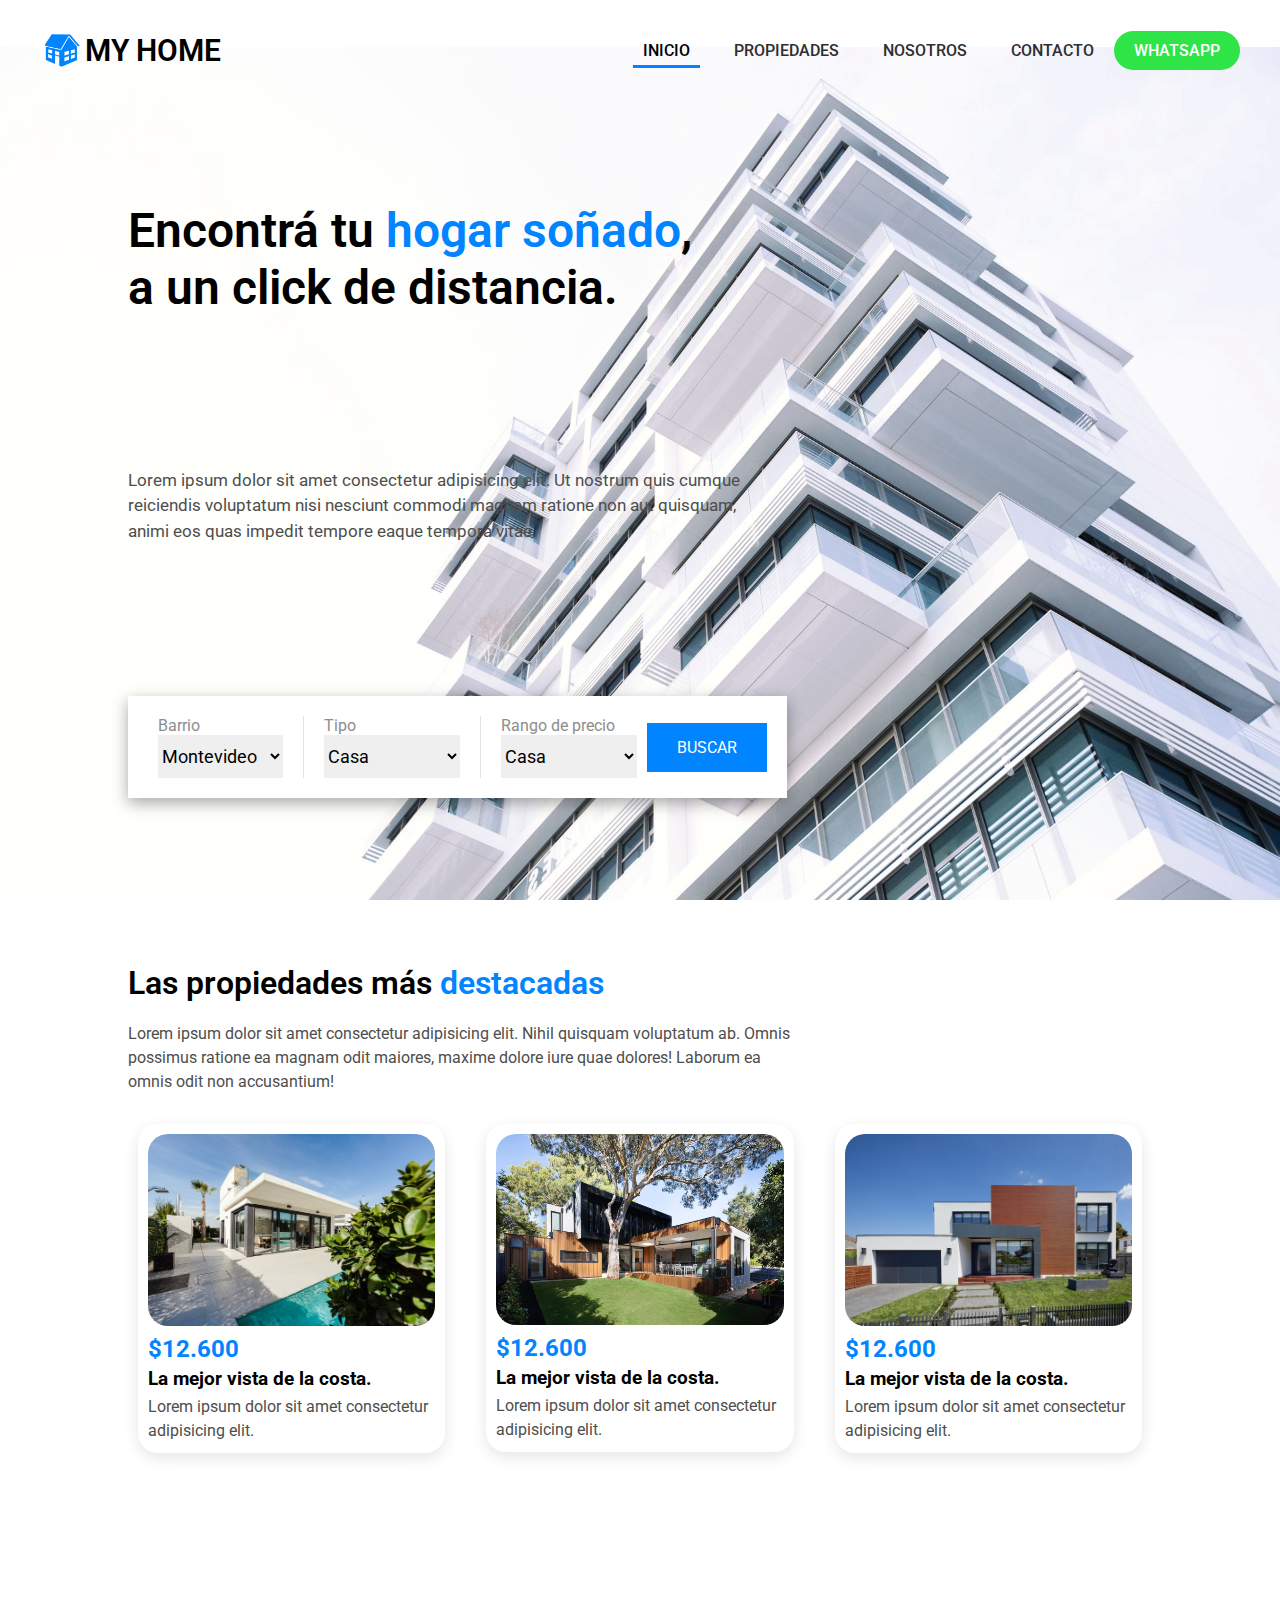
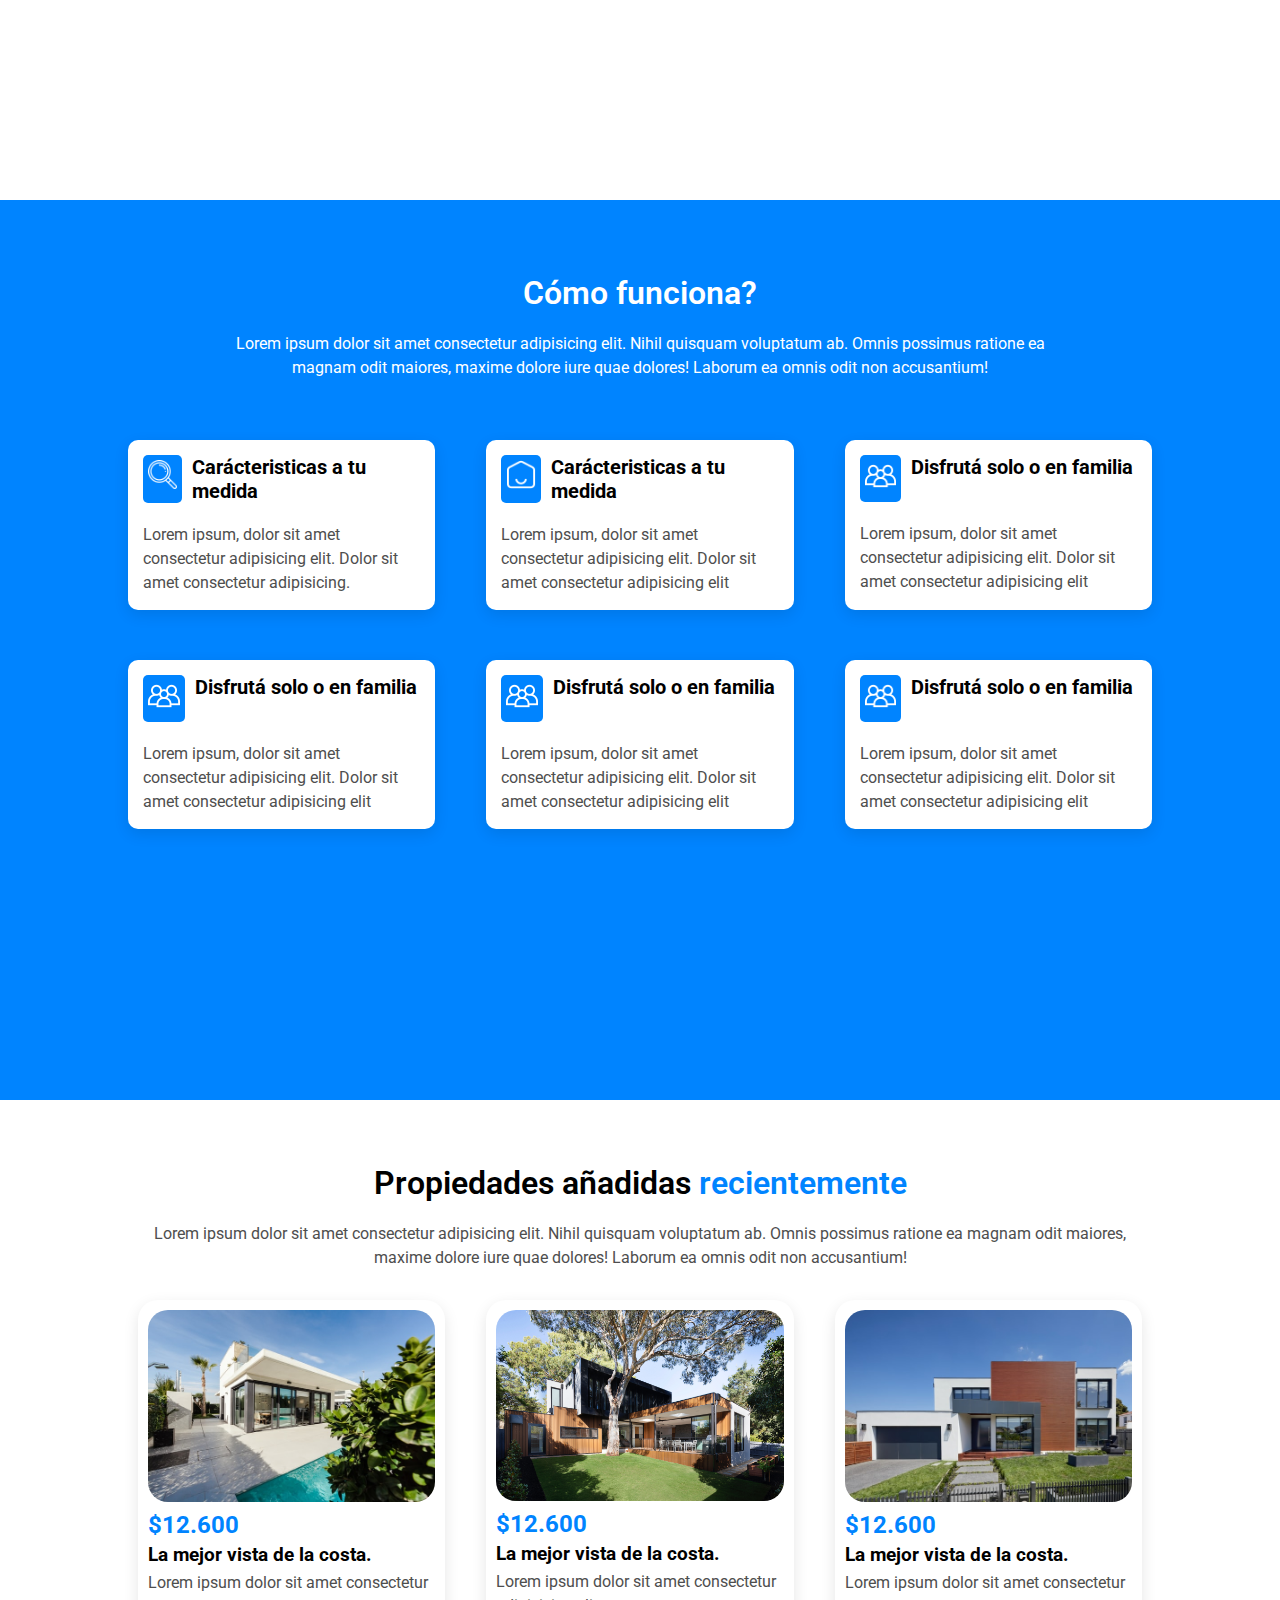
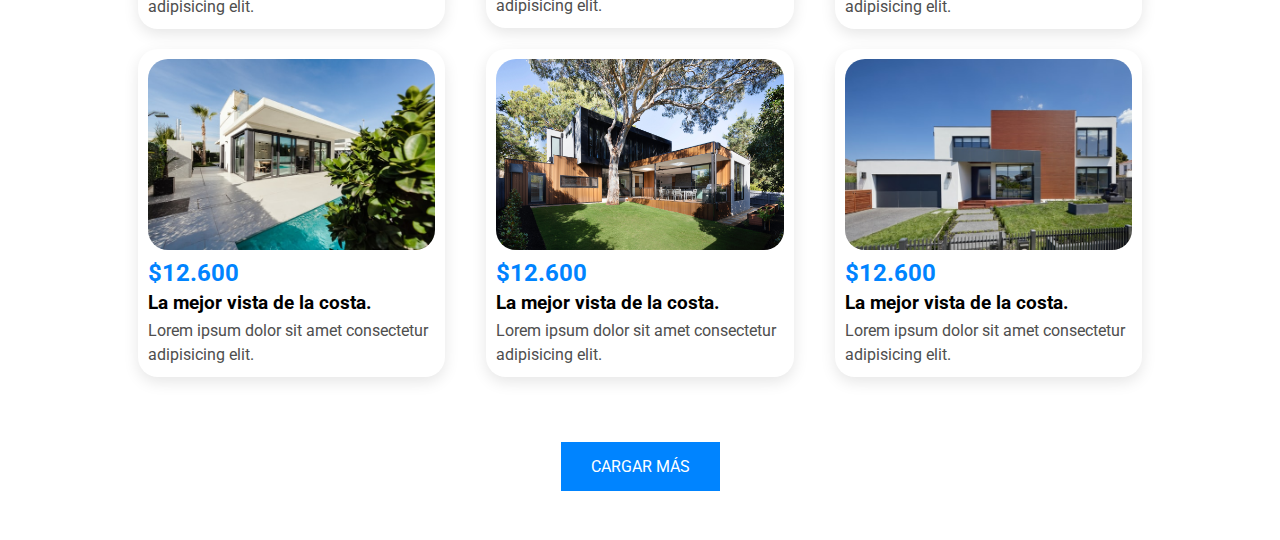
==== index.html @ 277deb78 "site-upload" ====
<!DOCTYPE html>
<html lang="en">
  <head>
    <meta charset="UTF-8" />
    <meta http-equiv="X-UA-Compatible" content="IE=edge" />
    <meta name="viewport" content="width=device-width, initial-scale=1.0" />
    <link rel="stylesheet" href="css/style.css" />
    <link rel="preconnect" href="https://fonts.googleapis.com" />
    <link rel="preconnect" href="https://fonts.gstatic.com" crossorigin />
    <link
      href="https://fonts.googleapis.com/css2?family=Roboto:wght@300;400;500;700&display=swap"
      rel="stylesheet"
    />
    <title>MyHome - Inicio</title>
  </head>
  <body>
    <div class="big-header">
        <header>
            <a class="mainLogo" href="#">
                <img src="img/house.png" alt=""/>
                <h1>MY HOME</h1>
            </a>
            <nav id="main-nav" class="hidden">
              <ul>
                <li><a href="#" class="nav-btn active">INICIO</a></li>
                <li><a href="#" class="nav-btn">PROPIEDADES</a></li>
                <li><a href="#" class="nav-btn">NOSOTROS</a></li>
                <li><a href="#" class="nav-btn">CONTACTO</a></li>
              </ul>
              <a href="#" class="whatsapp-btn">WHATSAPP</a>
            </nav>
            <div id="burger" class="burger-container">
                <span class="line1"></span>
                <span class="line2"></span>
                <span class="line3"></span>
            </div>
          </header>
          <main>
            <h1>Encontrá tu <span class="hl-text">hogar soñado</span>,<br />a un click de distancia.</h1>
            <p>
              Lorem ipsum dolor sit amet consectetur adipisicing elit. Ut nostrum quis
              cumque reiciendis voluptatum nisi nesciunt commodi magnam ratione non
              aut quisquam, animi eos quas impedit tempore eaque tempora vitae.
            </p>

            <div class="searchbox">
              <div class="barrio-selector selector">
                <label for="">Barrio</label>
                <select name="" id="">
                  <option value="mvd">Montevideo</option>
                  <option value="mvd">Maldonado</option>
                  <option value="mvd">Canelones</option>
                  <option value="mvd">Lavalleja</option>
                  <option value="mvd">San José</option>
                </select>
              </div>
              <div class="tipo-selector selector">
                  <label for="">Tipo</label>
                  <select name="" id="">
                    <option value="mvd">Casa</option>
                    <option value="mvd">Apartamento</option>
                  </select> 
              </div>
              <div class="precio-selector selector">
                  <label for="">Rango de precio</label>
                  <select name="" id="">
                    <option value="mvd">Casa</option>
                    <option value="mvd">Apartamento</option>
                  </select> 
              </div>
              <a href="#" class="squared-btn">BUSCAR</a>
            </div>
          </main>
    </div>
    <section class="featured-section">
        <h2>Las propiedades más <span class="hl-text">destacadas</span></h2>
        <p>Lorem ipsum dolor sit amet consectetur adipisicing elit. Nihil quisquam voluptatum ab. Omnis possimus ratione ea magnam odit maiores, maxime dolore iure quae dolores! Laborum ea omnis odit non accusantium!</p>
        <div class="cards-display">
            <a href='#' class="prop-card">
                <div class="card-header">
                    <img src="/img/property-thumb-1.jpg" alt="">
                </div>
                <div class="card-footer">
                    <h4 class="hl-text">$12.600</h4>
                    <h3>La mejor vista de la costa.</h3>
                    <p>Lorem ipsum dolor sit amet consectetur adipisicing elit.</p>
                </div>
            </a>
            <a href='#' class="prop-card">
                <div class="card-header">
                    <img src="/img/property-thumb-2.jpg" alt="">
                </div>
                <div class="card-footer">
                    <h4 class="hl-text">$12.600</h4>
                    <h3>La mejor vista de la costa.</h3>
                    <p>Lorem ipsum dolor sit amet consectetur adipisicing elit.</p>
                </div>
            </a>
            <a href='#' class="prop-card">
                <div class="card-header">
                    <img src="/img/property-thumb-3.jpg" alt="">
                </div>
                <div class="card-footer">
                    <h4 class="hl-text">$12.600</h4>
                    <h3>La mejor vista de la costa.</h3>
                    <p>Lorem ipsum dolor sit amet consectetur adipisicing elit.</p>
                </div>
            </a>
        </div>
    </section> 
    <section class="how-it-works-section">
        <h2>Cómo funciona?</h2>
        <p>Lorem ipsum dolor sit amet consectetur adipisicing elit. Nihil quisquam voluptatum ab. Omnis possimus ratione ea magnam odit maiores, maxime dolore iure quae dolores! Laborum ea omnis odit non accusantium!</p>
        <div class="icons-display">
            <div class="icon-showcase">
                <div class="card-header">
                    <div class="icon-container"><img src="/img/icons/search.png" alt=""></div>
                    <div class="icon-title"><h4>Carácteristicas a tu medida</h4></div>
                </div>
                <div class="card-body">
                    <p>Lorem ipsum, dolor sit amet consectetur adipisicing elit. Dolor sit amet consectetur adipisicing.</p>
                </div>
            </div>
            <div class="icon-showcase">
                <div class="card-header">
                    <div class="icon-container"><img src="/img/icons/home.png" alt=""></div>
                    <div class="icon-title"><h4>Carácteristicas a tu medida</h4></div>
                </div>
                <div class="card-body">
                    <p>Lorem ipsum, dolor sit amet consectetur adipisicing elit. Dolor sit amet consectetur adipisicing elit</p>
                </div>
            </div>
            <div class="icon-showcase">
                <div class="card-header">
                    <div class="icon-container"><img src="/img/icons/family.png" alt=""></div>
                    <div class="icon-title"><h4>Disfrutá solo o en familia</h4></div>
                </div>
                <div class="card-body">
                    <p>Lorem ipsum, dolor sit amet consectetur adipisicing elit. Dolor sit amet consectetur adipisicing elit</p>
                </div>
            </div>
            <div class="icon-showcase">
                <div class="card-header">
                    <div class="icon-container"><img src="/img/icons/family.png" alt=""></div>
                    <div class="icon-title"><h4>Disfrutá solo o en familia</h4></div>
                </div>
                <div class="card-body">
                    <p>Lorem ipsum, dolor sit amet consectetur adipisicing elit. Dolor sit amet consectetur adipisicing elit</p>
                </div>
            </div>
            <div class="icon-showcase">
                <div class="card-header">
                    <div class="icon-container"><img src="/img/icons/family.png" alt=""></div>
                    <div class="icon-title"><h4>Disfrutá solo o en familia</h4></div>
                </div>
                <div class="card-body">
                    <p>Lorem ipsum, dolor sit amet consectetur adipisicing elit. Dolor sit amet consectetur adipisicing elit</p>
                </div>
            </div>
            <div class="icon-showcase">
                <div class="card-header">
                    <div class="icon-container"><img src="/img/icons/family.png" alt=""></div>
                    <div class="icon-title"><h4>Disfrutá solo o en familia</h4></div>
                </div>
                <div class="card-body">
                    <p>Lorem ipsum, dolor sit amet consectetur adipisicing elit. Dolor sit amet consectetur adipisicing elit</p>
                </div>
            </div>
        </div>
    </section>
    <section class="latest-section">
        <h2>Propiedades añadidas <span class="hl-text">recientemente</span></h2>
        <p>Lorem ipsum dolor sit amet consectetur adipisicing elit. Nihil quisquam voluptatum ab. Omnis possimus ratione ea magnam odit maiores, maxime dolore iure quae dolores! Laborum ea omnis odit non accusantium!</p>
        <div class="cards-display">
            <a href='#' class="prop-card">
                <div class="card-header">
                    <img src="/img/property-thumb-1.jpg" alt="">
                </div>
                <div class="card-footer">
                    <h4 class="hl-text">$12.600</h4>
                    <h3>La mejor vista de la costa.</h3>
                    <p>Lorem ipsum dolor sit amet consectetur adipisicing elit.</p>
                </div>
            </a>
            <a href='#' class="prop-card">
                <div class="card-header">
                    <img src="/img/property-thumb-2.jpg" alt="">
                </div>
                <div class="card-footer">
                    <h4 class="hl-text">$12.600</h4>
                    <h3>La mejor vista de la costa.</h3>
                    <p>Lorem ipsum dolor sit amet consectetur adipisicing elit.</p>
                </div>
            </a>
            <a href='#' class="prop-card">
                <div class="card-header">
                    <img src="/img/property-thumb-3.jpg" alt="">
                </div>
                <div class="card-footer">
                    <h4 class="hl-text">$12.600</h4>
                    <h3>La mejor vista de la costa.</h3>
                    <p>Lorem ipsum dolor sit amet consectetur adipisicing elit.</p>
                </div>
            </a>
            <a href='#' class="prop-card">
                <div class="card-header">
                    <img src="/img/property-thumb-1.jpg" alt="">
                </div>
                <div class="card-footer">
                    <h4 class="hl-text">$12.600</h4>
                    <h3>La mejor vista de la costa.</h3>
                    <p>Lorem ipsum dolor sit amet consectetur adipisicing elit.</p>
                </div>
            </a>
            <a href='#' class="prop-card">
                <div class="card-header">
                    <img src="/img/property-thumb-2.jpg" alt="">
                </div>
                <div class="card-footer">
                    <h4 class="hl-text">$12.600</h4>
                    <h3>La mejor vista de la costa.</h3>
                    <p>Lorem ipsum dolor sit amet consectetur adipisicing elit.</p>
                </div>
            </a>
            <a href='#' class="prop-card">
                <div class="card-header">
                    <img src="/img/property-thumb-3.jpg" alt="">
                </div>
                <div class="card-footer">
                    <h4 class="hl-text">$12.600</h4>
                    <h3>La mejor vista de la costa.</h3>
                    <p>Lorem ipsum dolor sit amet consectetur adipisicing elit.</p>
                </div>
            </a>
        </div>
        <div class="button-container">
            <a href="#" class="squared-btn">CARGAR MÁS</a>
        </div>
    </section> 
    <script src="/js/main.js"></script>
  </body>
</html>
---- css/style.css ----
*{
    margin: 0;
    padding: 0;
    box-sizing: border-box;
    font-family: 'Roboto', sans-serif;
}

.big-header{
    background-image: url('/img/main-background.jpg');
    background-position: 150% 100%; /* Center the image */
    background-repeat: no-repeat; /* Do not repeat the image */
    background-size: contain; /* Resize the background image to cover the entire container */
}

header{
    height: 100px;
    width: 100%;
    display: flex;
    flex-direction: row;
    justify-content: space-between;
    align-items: center;
    padding: 20px 40px;
}

header .mainLogo{
    display: flex;
    justify-items: center;
    width: 20%;
    font-size: 15px;
    font-weight: 600;
    cursor: pointer;
    color: black;
    text-decoration: none;
}

header .mainLogo img{
    height: 35px;
    width: 35px;
    margin: 0 5px;
}

header .mainLogo h1{
    font-size: 2em;
}

nav{
    display: flex;
    flex-direction: row;
    align-items: center;
    -webkit-transition: all 0.5s ease;
    transition: all 0.5s ease;
}

nav ul li{
    display:inline;
    margin: 0 10px;
}


header .burger-container{
    display: flex;
    flex-direction: column;
    justify-content: space-between;
    width: 32px;
    height: 25px;
    cursor: pointer;
    display: none;
}

header .burger-container span {
    width: 100%;
    height: 3px;
    position: relative;
    background-color: #009ff9;
    -webkit-transform-origin: left;
    transform-origin: left;
    -webkit-transition: all 0.5s ease;
    transition: all 0.5s ease;
}

header .burger-container.open .line1{
    transform: rotate(45deg);
}

header .burger-container.open .line2{
    display: none;
}

header .burger-container.open .line3{
    transform: rotate(-45deg);
}

header a.nav-btn{
    padding: 5px 10px;
    text-decoration: none;
    font-weight: 500;
    color: rgb(46, 46, 46);
    border-bottom: 3px solid rgba(255, 255, 255, 0);
}

header a.nav-btn.active, header a.nav-btn:hover{
    color: black;
    border-bottom: 3px solid #0084ff;
    transition: border 0.8s ease;
}

header .whatsapp-btn{
    background-color: rgb(46, 228, 70);
    color: white;
    border-radius: 50px;
    padding: 10px 20px;
    text-decoration: none;
    font-weight: 500;
    color: rgb(255, 255, 255);
}

main{
    height: calc(100vh - 100px);
    padding: 2% 20% 2% 10%;
    display: flex;
    flex-direction: column;
    justify-content: space-around;
}

main p{
    font-size: 17px;
    margin: 0;
    padding-right: 30%;
}

h1{
    font-size: 3em;
    font-weight: 600;
}

h2{
    font-size: 2em;
    font-weight: 600;
}

p{
    color: rgb(78, 78, 78);
    margin-top: 20px;
    line-height: 1.5em;
}

a{
    text-decoration: none;
    color: inherit;
}

.hl-text{
    color: #0084ff;
}

main .main-btn{
    background-color: rgb(0, 132, 255);
    color: white;
    padding: 10px 20px;
    border-radius: 50px;
    text-decoration: none;
    font-weight: 600;
}

main .searchbox{
    display: flex;
    padding: 20px;
    width: fit-content;
    background-color: white;
    box-shadow: rgba(0, 0, 0, 0.35) 0px 5px 15px;
    align-items: center;
}

.squared-btn{
    background-color: rgb(0, 132, 255);
    color: white;
    padding: 15px 30px;
    text-decoration: none;
    font-weight: 400;
}

main .searchbox .selector{
    display: flex;
    flex-direction: column;
    margin: 0 10px;
    padding-left: 20px;
    border-left: 1px solid rgba(175, 175, 175, 0.35);
}

main .searchbox .selector:nth-child(1){
    border-left: 0px;
    padding-left: 0;
}

main .searchbox .selector label{
    color: #8d8d8d;
}


main .searchbox .selector select{
    padding: 10px 10px 10px 0px;
    border: 0;
    font-size: 18px;
}

main .searchbox .selector select:focus-visible {
    outline: -webkit-focus-ring-color auto 0px;
}

section{
    padding: 5% 10%;
    width: 100%;
}

section.featured-section, section.how-it-works-section{
    display: flex;
    flex-direction: column;
    min-height: 100vh;
}

.cards-display{
    display: flex;
    justify-content: space-between;
    margin-top: 20px;
    flex-wrap: wrap;
    height: auto;
}

section.featured-section > p{
    margin-right: 35%;
}

section .prop-card{
    height: fit-content;
    text-align: left;
    width: 30%;
    padding: 10px;
    margin: 10px;
    border-radius: 20px;
    box-shadow: rgba(0, 0, 0, 0.103) 0px 5px 15px;
}

section .prop-card .card-header img{
    width: 100%;
    border-radius: 20px;
}


section .prop-card .card-footer>*{
    margin-top: 5px;
}

section .prop-card h4{
    font-size: 1.5em;
}

section.how-it-works-section{
    background-color: #0084ff;
}

section.how-it-works-section>p, section.how-it-works-section>h2{
    color: white;
}

section.how-it-works-section h2, section.how-it-works-section > p{
    text-align: center;
    margin: 10px 10%;
}

section.how-it-works-section .icons-display{
    display: flex;
    flex-direction: row;
    flex-wrap: wrap;
    justify-content: space-between;
}

section.how-it-works-section .icon-showcase{
    margin-top: 50px;
    box-shadow: rgba(0, 0, 0, 0.103) 0px 5px 15px;
    padding: 15px;
    border-radius: 10px;
    width: 30%;
    background-color: white;
}

section.how-it-works-section .icon-showcase .card-header{
    display: flex;
    font-size: 20px;
}

section.how-it-works-section .icon-showcase .card-header .icon-container{
    background-color: rgb(0, 132, 255);
    padding: 5px;
    border-radius: 5px;
    width: 15%;
    margin-right: 10px;
}

section.how-it-works-section .icon-showcase .card-header .icon-container img{
    width: 100%;
}

section.how-it-works-section .icon-showcase .card-header .card-title{
    width: 85%;
}

section.how-it-works-section .icon-showcase .card-body p{
    text-align: left;
}

section.latest-section{
    align-items: center;
    text-align: center;
    justify-content: center;
}

section.latest-section>.button-container{
    padding-top: 70px;
}

@media (max-width: 1024px) {
    .big-header{
        background-position: 450px 100%; /* Center the image */
    }

    header{
        padding: 0;
    }

    header .burger-container{
        margin-right: 20px;
        z-index: 3;
        display: flex;
    }

    nav{
        display: flex;
        flex-direction: column;
        align-items: center;
        justify-content: center;
        position: absolute;        
        top: 0;
        width: 100%;
        height: 100vh;
        background-color: white;
    }

    nav ul{
        display: flex;
        flex-direction: column;
        text-align: center;
        width: 100%;
    }

    nav ul li{
        padding: 20px 0;
    }

    nav.hidden{
        top: -100%;
    }

    main{
        height: calc(100vh - 100px);
        padding: 5%;
        display: flex;
        flex-direction: column;
        justify-content: space-around;
    }

    header .mainLogo{
        width: 50%;
        padding-left: 40px;
        z-index: 2;
    }
    
    main p{
        font-size: 17px;
        margin: 0;
        padding-right: 20%;
    }
    
    section.featured-section{
        text-align: center;
    }

    section.featured-section > p {
        margin-right: 0;
    }

    section.featured-section > .cards-display{
        flex-direction: column;
        justify-content: center;
    }

    section.featured-section > .cards-display .prop-card {
        width: 80%;
        margin: 15px auto;
    }

    section.how-it-works-section .icon-showcase{
        width: 47%;
    }

    section.latest-section > .cards-display > .prop-card {
        width: 43%;
    }
}


@media (max-width: 768px) {

    h1{
        font-size: 2.0em;
    }

    .big-header{
        background-position: 150px 100%; /* Center the image */
        background-size: cover;
    }

    main p{
        padding-right: 10%;
    }

    main > .searchbox{
        flex-wrap: wrap;
        justify-content: space-between;
    }

    main > .searchbox .selector{
        width: 45%;
        margin-top: 10px;
        padding-left: 0;
        border: 0;
    }

    section.how-it-works-section{
        padding: 5% 5%;
    }

    section.how-it-works-section .icon-showcase{
        width: 49%;
    }

    section.how-it-works-section .icon-showcase .card-header .icon-container{
        width: 25%;
    }
    
    section.how-it-works-section .icon-showcase .card-header .card-title{
        width: 75%;
    }
}
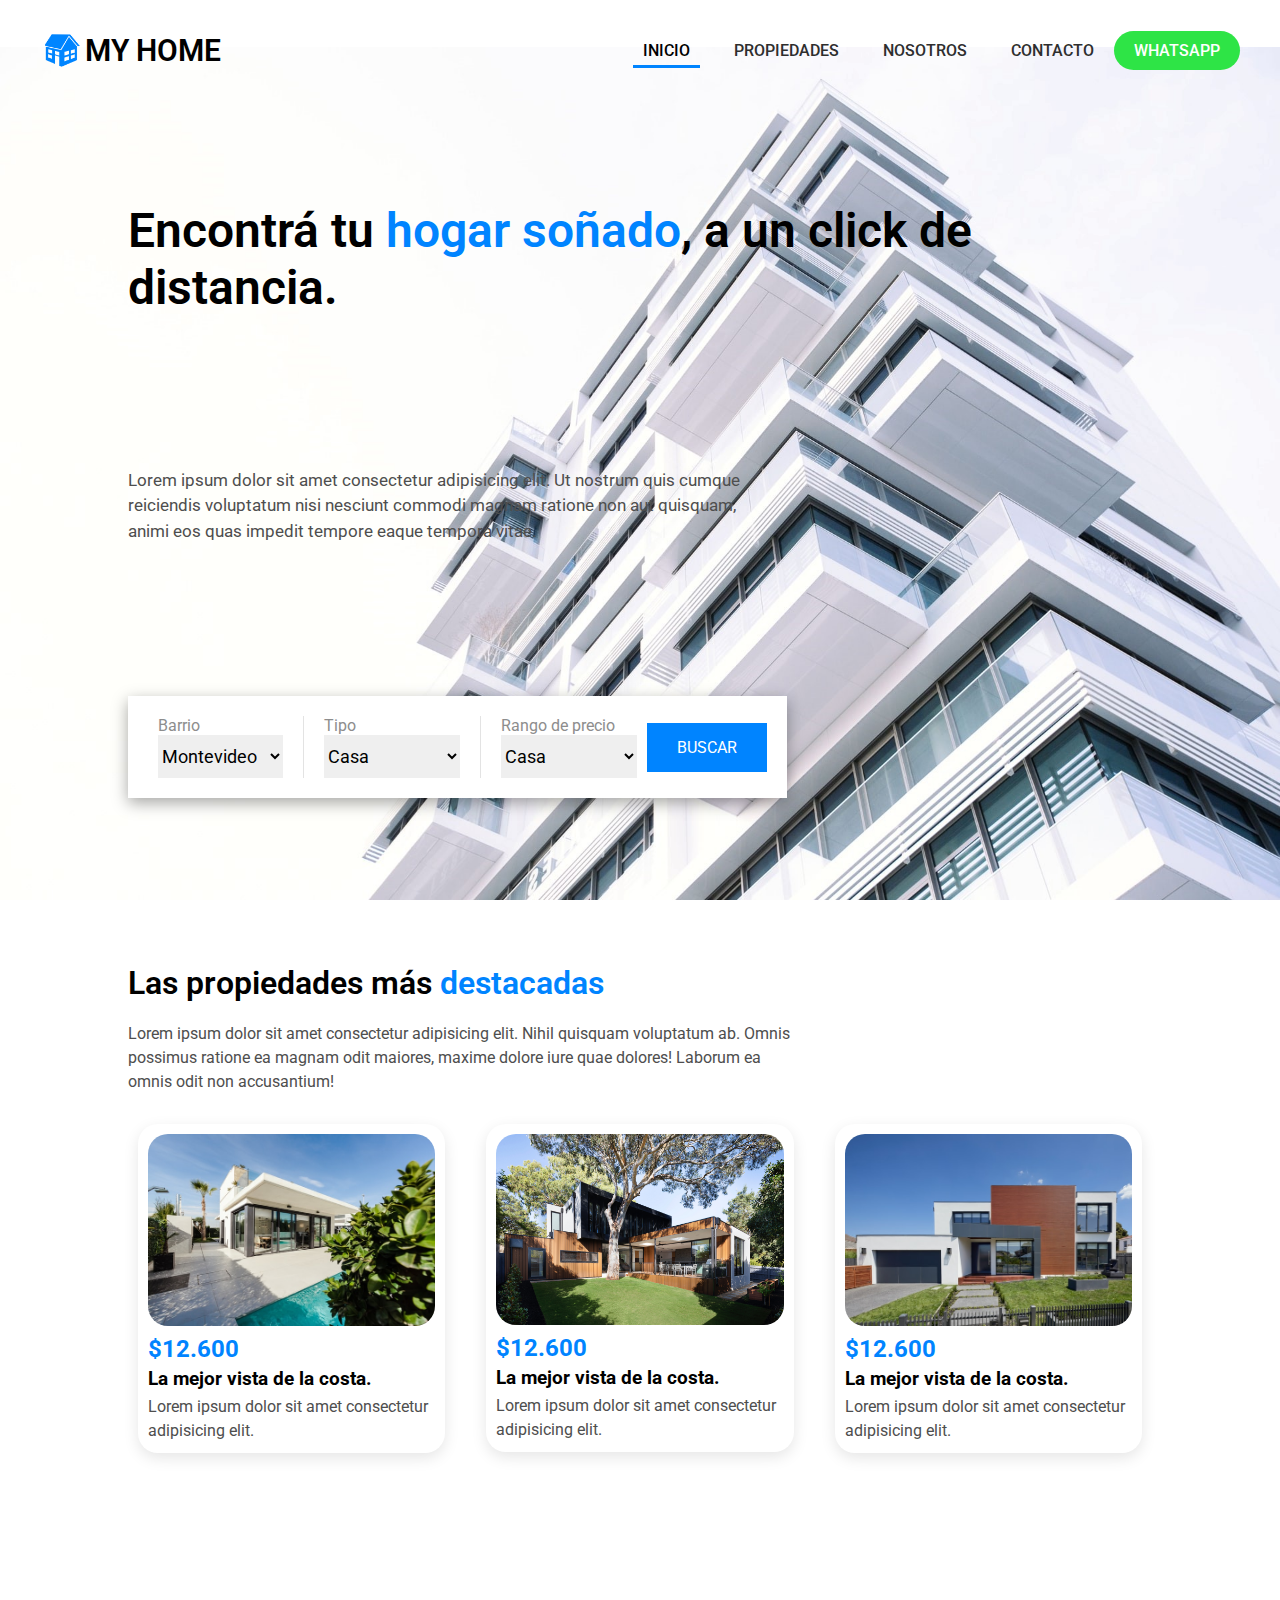
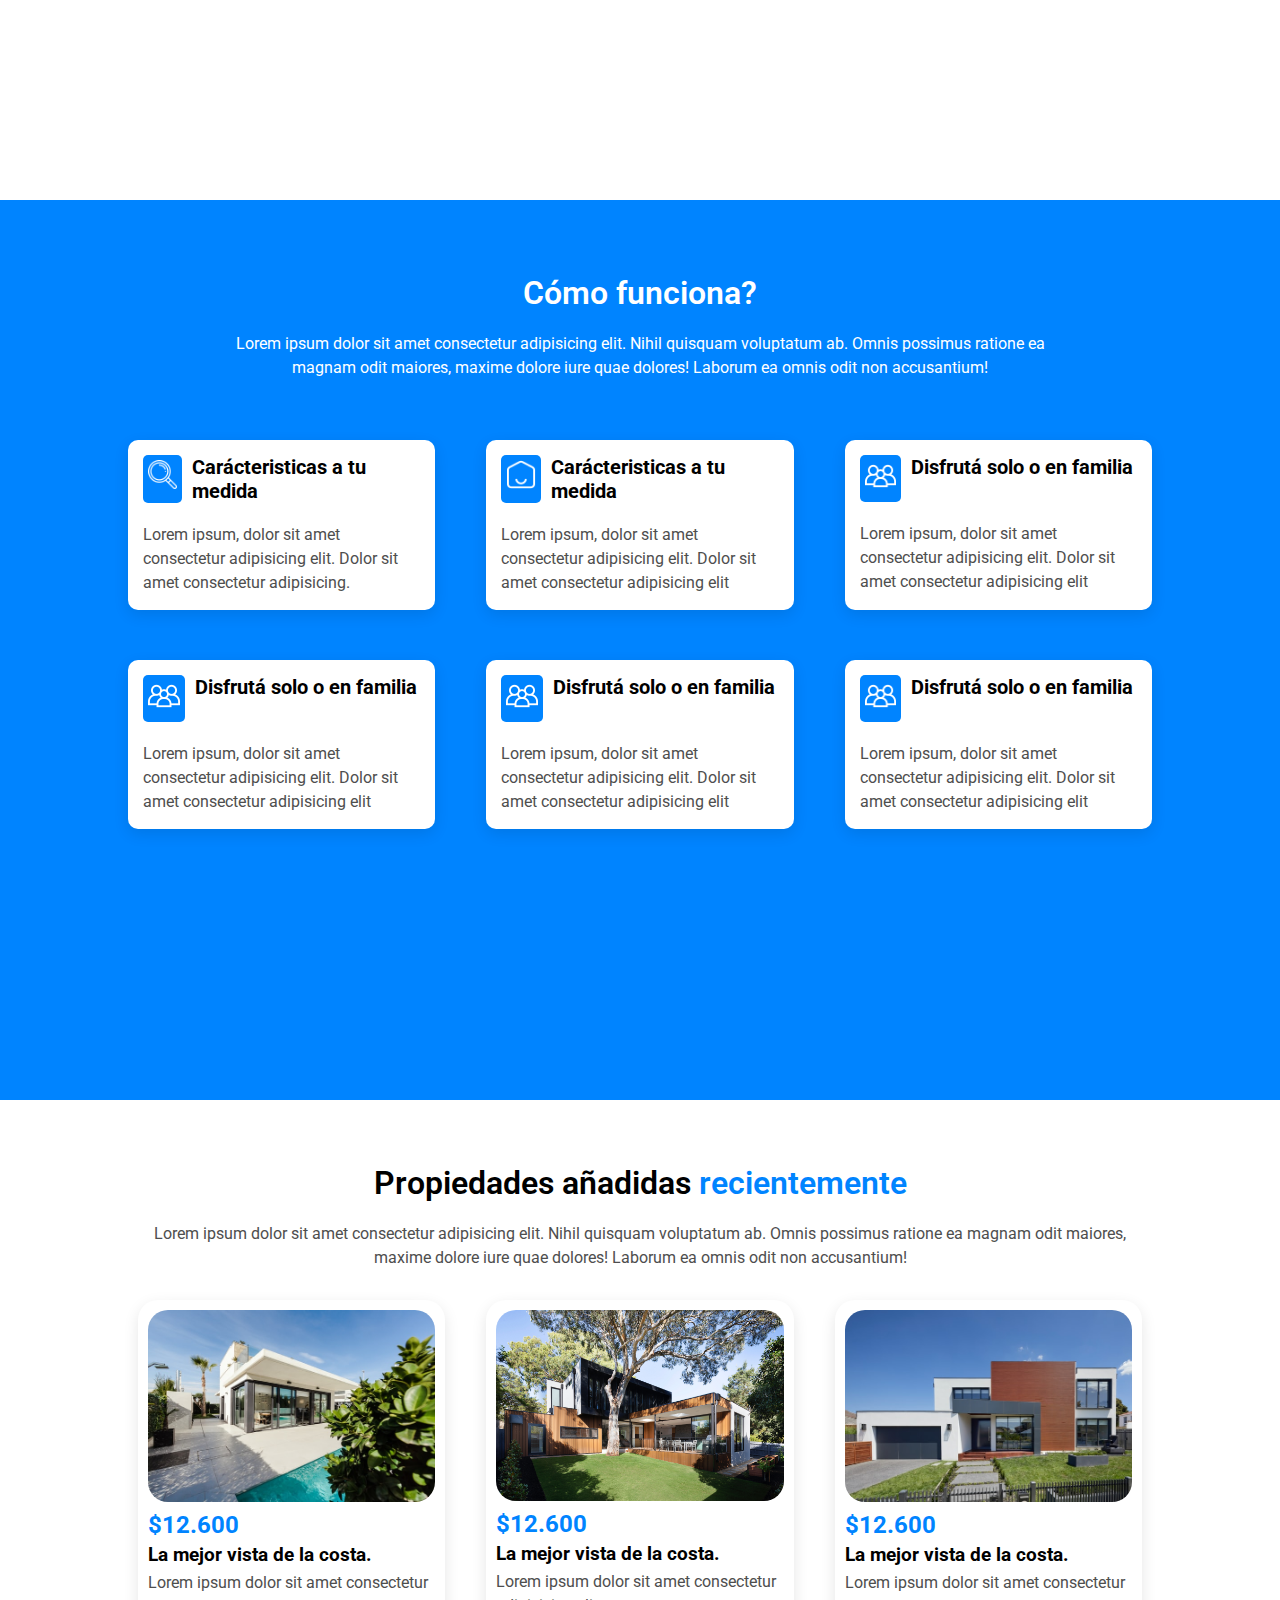
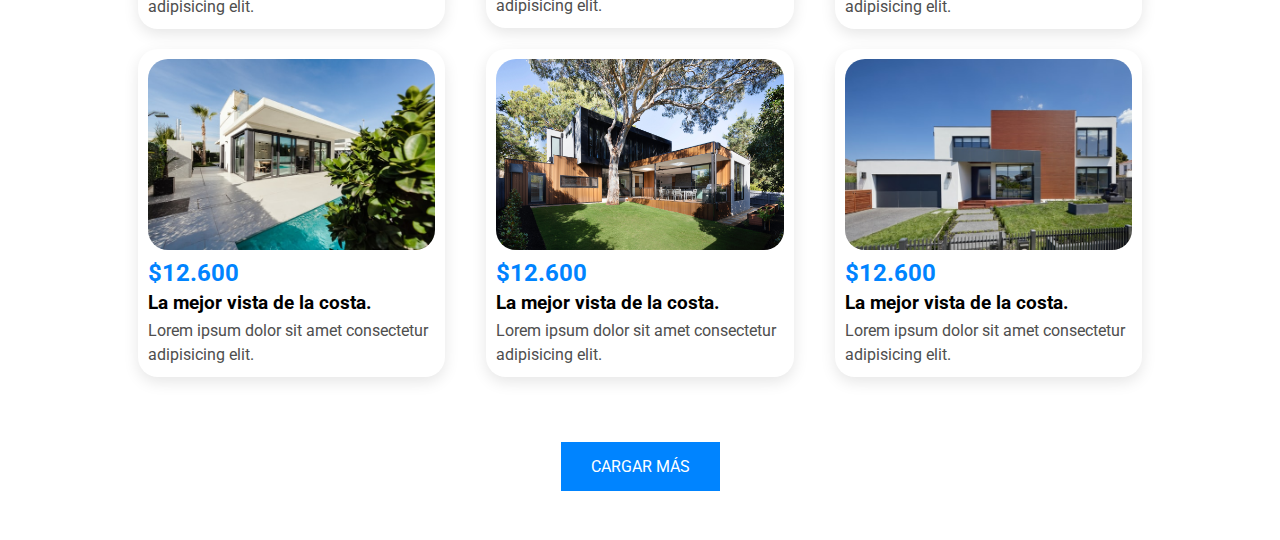
==== commit 813cff7e: "minor styling fixes" ====
--- a/index.html
+++ b/index.html
@@ -36,7 +36,7 @@
             </div>
           </header>
           <main>
-            <h1>Encontrá tu <span class="hl-text">hogar soñado</span>,<br />a un click de distancia.</h1>
+            <h1>Encontrá tu <span class="hl-text">hogar soñado</span>, a un click de distancia.</h1>
             <p>
               Lorem ipsum dolor sit amet consectetur adipisicing elit. Ut nostrum quis
               cumque reiciendis voluptatum nisi nesciunt commodi magnam ratione non
@@ -78,27 +78,27 @@
         <div class="cards-display">
             <a href='#' class="prop-card">
                 <div class="card-header">
-                    <img src="/img/property-thumb-1.jpg" alt="">
-                </div>
-                <div class="card-footer">
-                    <h4 class="hl-text">$12.600</h4>
-                    <h3>La mejor vista de la costa.</h3>
-                    <p>Lorem ipsum dolor sit amet consectetur adipisicing elit.</p>
-                </div>
-            </a>
-            <a href='#' class="prop-card">
-                <div class="card-header">
-                    <img src="/img/property-thumb-2.jpg" alt="">
-                </div>
-                <div class="card-footer">
-                    <h4 class="hl-text">$12.600</h4>
-                    <h3>La mejor vista de la costa.</h3>
-                    <p>Lorem ipsum dolor sit amet consectetur adipisicing elit.</p>
-                </div>
-            </a>
-            <a href='#' class="prop-card">
-                <div class="card-header">
-                    <img src="/img/property-thumb-3.jpg" alt="">
+                    <img src="img/property-thumb-1.jpg" alt="">
+                </div>
+                <div class="card-footer">
+                    <h4 class="hl-text">$12.600</h4>
+                    <h3>La mejor vista de la costa.</h3>
+                    <p>Lorem ipsum dolor sit amet consectetur adipisicing elit.</p>
+                </div>
+            </a>
+            <a href='#' class="prop-card">
+                <div class="card-header">
+                    <img src="img/property-thumb-2.jpg" alt="">
+                </div>
+                <div class="card-footer">
+                    <h4 class="hl-text">$12.600</h4>
+                    <h3>La mejor vista de la costa.</h3>
+                    <p>Lorem ipsum dolor sit amet consectetur adipisicing elit.</p>
+                </div>
+            </a>
+            <a href='#' class="prop-card">
+                <div class="card-header">
+                    <img src="img/property-thumb-3.jpg" alt="">
                 </div>
                 <div class="card-footer">
                     <h4 class="hl-text">$12.600</h4>
@@ -114,7 +114,7 @@
         <div class="icons-display">
             <div class="icon-showcase">
                 <div class="card-header">
-                    <div class="icon-container"><img src="/img/icons/search.png" alt=""></div>
+                    <div class="icon-container"><img src="img/icons/search.png" alt=""></div>
                     <div class="icon-title"><h4>Carácteristicas a tu medida</h4></div>
                 </div>
                 <div class="card-body">
@@ -123,7 +123,7 @@
             </div>
             <div class="icon-showcase">
                 <div class="card-header">
-                    <div class="icon-container"><img src="/img/icons/home.png" alt=""></div>
+                    <div class="icon-container"><img src="img/icons/home.png" alt=""></div>
                     <div class="icon-title"><h4>Carácteristicas a tu medida</h4></div>
                 </div>
                 <div class="card-body">
@@ -132,34 +132,34 @@
             </div>
             <div class="icon-showcase">
                 <div class="card-header">
-                    <div class="icon-container"><img src="/img/icons/family.png" alt=""></div>
-                    <div class="icon-title"><h4>Disfrutá solo o en familia</h4></div>
-                </div>
-                <div class="card-body">
-                    <p>Lorem ipsum, dolor sit amet consectetur adipisicing elit. Dolor sit amet consectetur adipisicing elit</p>
-                </div>
-            </div>
-            <div class="icon-showcase">
-                <div class="card-header">
-                    <div class="icon-container"><img src="/img/icons/family.png" alt=""></div>
-                    <div class="icon-title"><h4>Disfrutá solo o en familia</h4></div>
-                </div>
-                <div class="card-body">
-                    <p>Lorem ipsum, dolor sit amet consectetur adipisicing elit. Dolor sit amet consectetur adipisicing elit</p>
-                </div>
-            </div>
-            <div class="icon-showcase">
-                <div class="card-header">
-                    <div class="icon-container"><img src="/img/icons/family.png" alt=""></div>
-                    <div class="icon-title"><h4>Disfrutá solo o en familia</h4></div>
-                </div>
-                <div class="card-body">
-                    <p>Lorem ipsum, dolor sit amet consectetur adipisicing elit. Dolor sit amet consectetur adipisicing elit</p>
-                </div>
-            </div>
-            <div class="icon-showcase">
-                <div class="card-header">
-                    <div class="icon-container"><img src="/img/icons/family.png" alt=""></div>
+                    <div class="icon-container"><img src="img/icons/family.png" alt=""></div>
+                    <div class="icon-title"><h4>Disfrutá solo o en familia</h4></div>
+                </div>
+                <div class="card-body">
+                    <p>Lorem ipsum, dolor sit amet consectetur adipisicing elit. Dolor sit amet consectetur adipisicing elit</p>
+                </div>
+            </div>
+            <div class="icon-showcase">
+                <div class="card-header">
+                    <div class="icon-container"><img src="img/icons/family.png" alt=""></div>
+                    <div class="icon-title"><h4>Disfrutá solo o en familia</h4></div>
+                </div>
+                <div class="card-body">
+                    <p>Lorem ipsum, dolor sit amet consectetur adipisicing elit. Dolor sit amet consectetur adipisicing elit</p>
+                </div>
+            </div>
+            <div class="icon-showcase">
+                <div class="card-header">
+                    <div class="icon-container"><img src="img/icons/family.png" alt=""></div>
+                    <div class="icon-title"><h4>Disfrutá solo o en familia</h4></div>
+                </div>
+                <div class="card-body">
+                    <p>Lorem ipsum, dolor sit amet consectetur adipisicing elit. Dolor sit amet consectetur adipisicing elit</p>
+                </div>
+            </div>
+            <div class="icon-showcase">
+                <div class="card-header">
+                    <div class="icon-container"><img src="img/icons/family.png" alt=""></div>
                     <div class="icon-title"><h4>Disfrutá solo o en familia</h4></div>
                 </div>
                 <div class="card-body">
@@ -174,57 +174,57 @@
         <div class="cards-display">
             <a href='#' class="prop-card">
                 <div class="card-header">
-                    <img src="/img/property-thumb-1.jpg" alt="">
-                </div>
-                <div class="card-footer">
-                    <h4 class="hl-text">$12.600</h4>
-                    <h3>La mejor vista de la costa.</h3>
-                    <p>Lorem ipsum dolor sit amet consectetur adipisicing elit.</p>
-                </div>
-            </a>
-            <a href='#' class="prop-card">
-                <div class="card-header">
-                    <img src="/img/property-thumb-2.jpg" alt="">
-                </div>
-                <div class="card-footer">
-                    <h4 class="hl-text">$12.600</h4>
-                    <h3>La mejor vista de la costa.</h3>
-                    <p>Lorem ipsum dolor sit amet consectetur adipisicing elit.</p>
-                </div>
-            </a>
-            <a href='#' class="prop-card">
-                <div class="card-header">
-                    <img src="/img/property-thumb-3.jpg" alt="">
-                </div>
-                <div class="card-footer">
-                    <h4 class="hl-text">$12.600</h4>
-                    <h3>La mejor vista de la costa.</h3>
-                    <p>Lorem ipsum dolor sit amet consectetur adipisicing elit.</p>
-                </div>
-            </a>
-            <a href='#' class="prop-card">
-                <div class="card-header">
-                    <img src="/img/property-thumb-1.jpg" alt="">
-                </div>
-                <div class="card-footer">
-                    <h4 class="hl-text">$12.600</h4>
-                    <h3>La mejor vista de la costa.</h3>
-                    <p>Lorem ipsum dolor sit amet consectetur adipisicing elit.</p>
-                </div>
-            </a>
-            <a href='#' class="prop-card">
-                <div class="card-header">
-                    <img src="/img/property-thumb-2.jpg" alt="">
-                </div>
-                <div class="card-footer">
-                    <h4 class="hl-text">$12.600</h4>
-                    <h3>La mejor vista de la costa.</h3>
-                    <p>Lorem ipsum dolor sit amet consectetur adipisicing elit.</p>
-                </div>
-            </a>
-            <a href='#' class="prop-card">
-                <div class="card-header">
-                    <img src="/img/property-thumb-3.jpg" alt="">
+                    <img src="img/property-thumb-1.jpg" alt="">
+                </div>
+                <div class="card-footer">
+                    <h4 class="hl-text">$12.600</h4>
+                    <h3>La mejor vista de la costa.</h3>
+                    <p>Lorem ipsum dolor sit amet consectetur adipisicing elit.</p>
+                </div>
+            </a>
+            <a href='#' class="prop-card">
+                <div class="card-header">
+                    <img src="img/property-thumb-2.jpg" alt="">
+                </div>
+                <div class="card-footer">
+                    <h4 class="hl-text">$12.600</h4>
+                    <h3>La mejor vista de la costa.</h3>
+                    <p>Lorem ipsum dolor sit amet consectetur adipisicing elit.</p>
+                </div>
+            </a>
+            <a href='#' class="prop-card">
+                <div class="card-header">
+                    <img src="img/property-thumb-3.jpg" alt="">
+                </div>
+                <div class="card-footer">
+                    <h4 class="hl-text">$12.600</h4>
+                    <h3>La mejor vista de la costa.</h3>
+                    <p>Lorem ipsum dolor sit amet consectetur adipisicing elit.</p>
+                </div>
+            </a>
+            <a href='#' class="prop-card">
+                <div class="card-header">
+                    <img src="img/property-thumb-1.jpg" alt="">
+                </div>
+                <div class="card-footer">
+                    <h4 class="hl-text">$12.600</h4>
+                    <h3>La mejor vista de la costa.</h3>
+                    <p>Lorem ipsum dolor sit amet consectetur adipisicing elit.</p>
+                </div>
+            </a>
+            <a href='#' class="prop-card">
+                <div class="card-header">
+                    <img src="img/property-thumb-2.jpg" alt="">
+                </div>
+                <div class="card-footer">
+                    <h4 class="hl-text">$12.600</h4>
+                    <h3>La mejor vista de la costa.</h3>
+                    <p>Lorem ipsum dolor sit amet consectetur adipisicing elit.</p>
+                </div>
+            </a>
+            <a href='#' class="prop-card">
+                <div class="card-header">
+                    <img src="img/property-thumb-3.jpg" alt="">
                 </div>
                 <div class="card-footer">
                     <h4 class="hl-text">$12.600</h4>
@@ -237,6 +237,6 @@
             <a href="#" class="squared-btn">CARGAR MÁS</a>
         </div>
     </section> 
-    <script src="/js/main.js"></script>
+    <script src="js/main.js"></script>
   </body>
 </html>--- a/css/style.css
+++ b/css/style.css
@@ -6,7 +6,7 @@
 }
 
 .big-header{
-    background-image: url('/img/main-background.jpg');
+    background-image: url('../img/main-background.jpg');
     background-position: 150% 100%; /* Center the image */
     background-repeat: no-repeat; /* Do not repeat the image */
     background-size: contain; /* Resize the background image to cover the entire container */
@@ -115,7 +115,7 @@
 }
 
 main{
-    height: calc(100vh - 100px);
+    min-height: calc(100vh - 100px);
     padding: 2% 20% 2% 10%;
     display: flex;
     flex-direction: column;
@@ -361,7 +361,7 @@
     }
 
     main{
-        height: calc(100vh - 100px);
+        height: auto;
         padding: 5%;
         display: flex;
         flex-direction: column;
@@ -369,7 +369,7 @@
     }
 
     header .mainLogo{
-        width: 50%;
+        width: 80%;
         padding-left: 40px;
         z-index: 2;
     }
@@ -394,7 +394,7 @@
     }
 
     section.featured-section > .cards-display .prop-card {
-        width: 80%;
+        width: 100%;
         margin: 15px auto;
     }
 
@@ -451,3 +451,10 @@
         width: 75%;
     }
 }
+
+@media (max-width: 520px) {
+    .big-header{
+        background-position: 10px 100%; /* Center the image */
+        background-size: cover;
+    }
+}
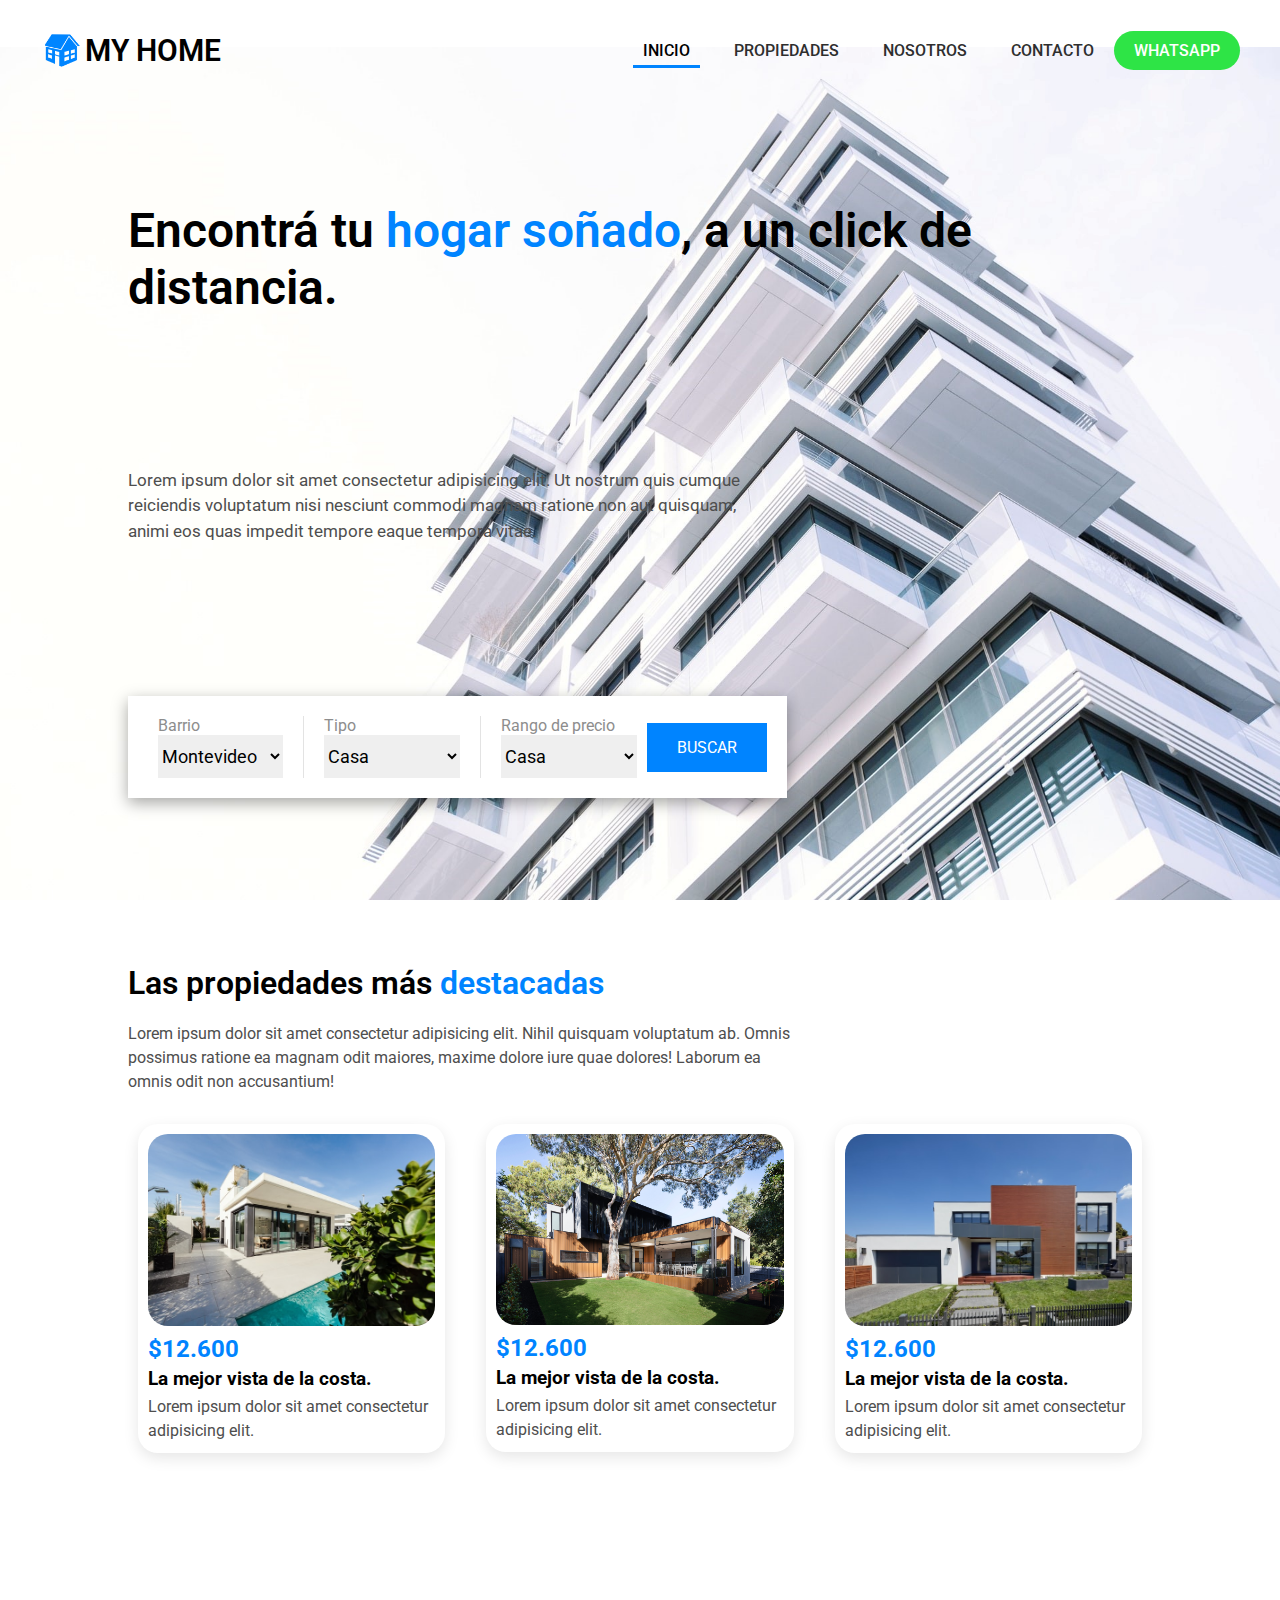
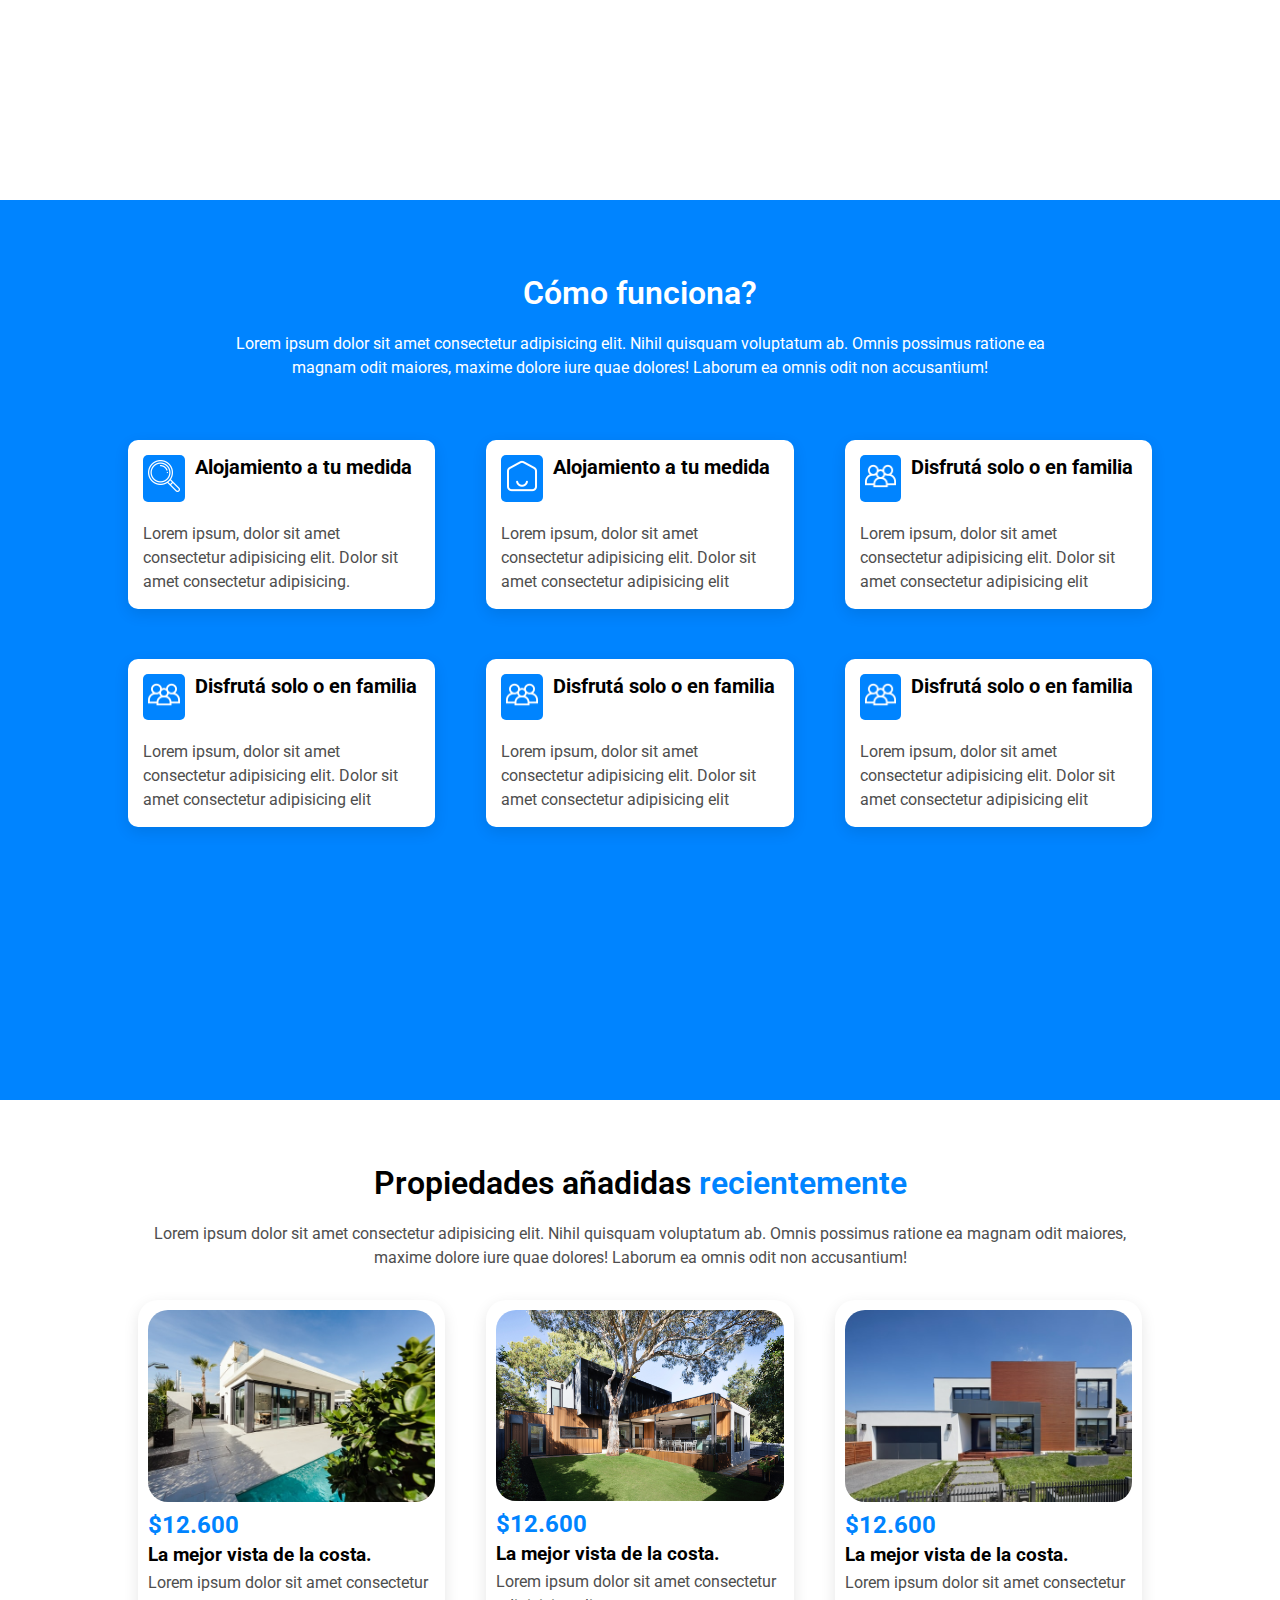
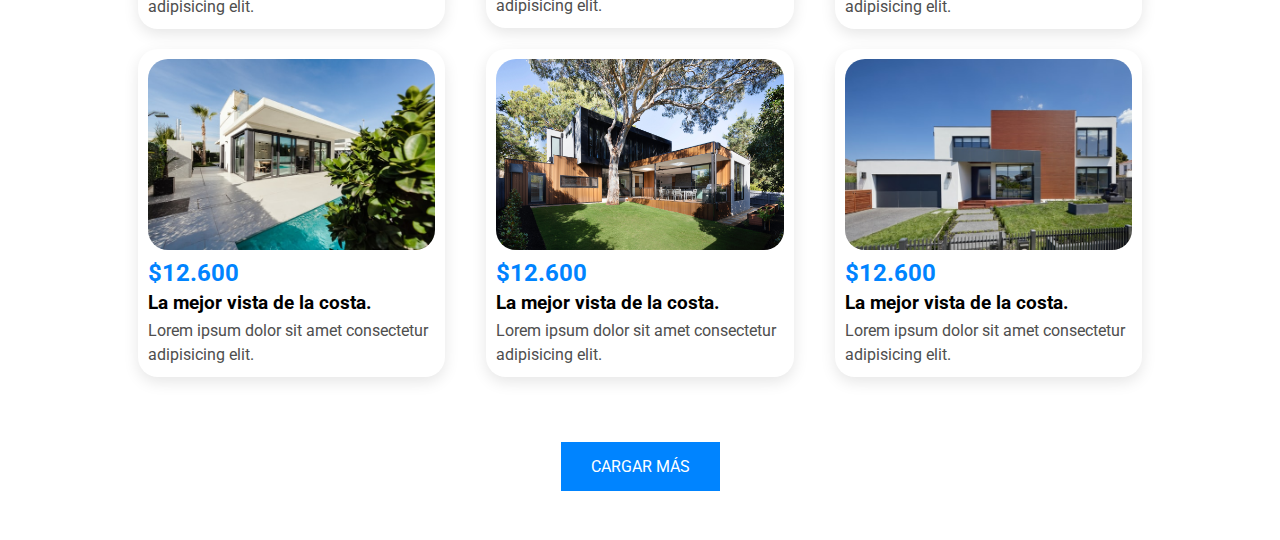
==== commit e58a0d35: "Update index.html" ====
--- a/index.html
+++ b/index.html
@@ -115,7 +115,7 @@
             <div class="icon-showcase">
                 <div class="card-header">
                     <div class="icon-container"><img src="img/icons/search.png" alt=""></div>
-                    <div class="icon-title"><h4>Carácteristicas a tu medida</h4></div>
+                    <div class="icon-title"><h4>Alojamiento a tu medida</h4></div>
                 </div>
                 <div class="card-body">
                     <p>Lorem ipsum, dolor sit amet consectetur adipisicing elit. Dolor sit amet consectetur adipisicing.</p>
@@ -124,7 +124,7 @@
             <div class="icon-showcase">
                 <div class="card-header">
                     <div class="icon-container"><img src="img/icons/home.png" alt=""></div>
-                    <div class="icon-title"><h4>Carácteristicas a tu medida</h4></div>
+                    <div class="icon-title"><h4>Alojamiento a tu medida</h4></div>
                 </div>
                 <div class="card-body">
                     <p>Lorem ipsum, dolor sit amet consectetur adipisicing elit. Dolor sit amet consectetur adipisicing elit</p>
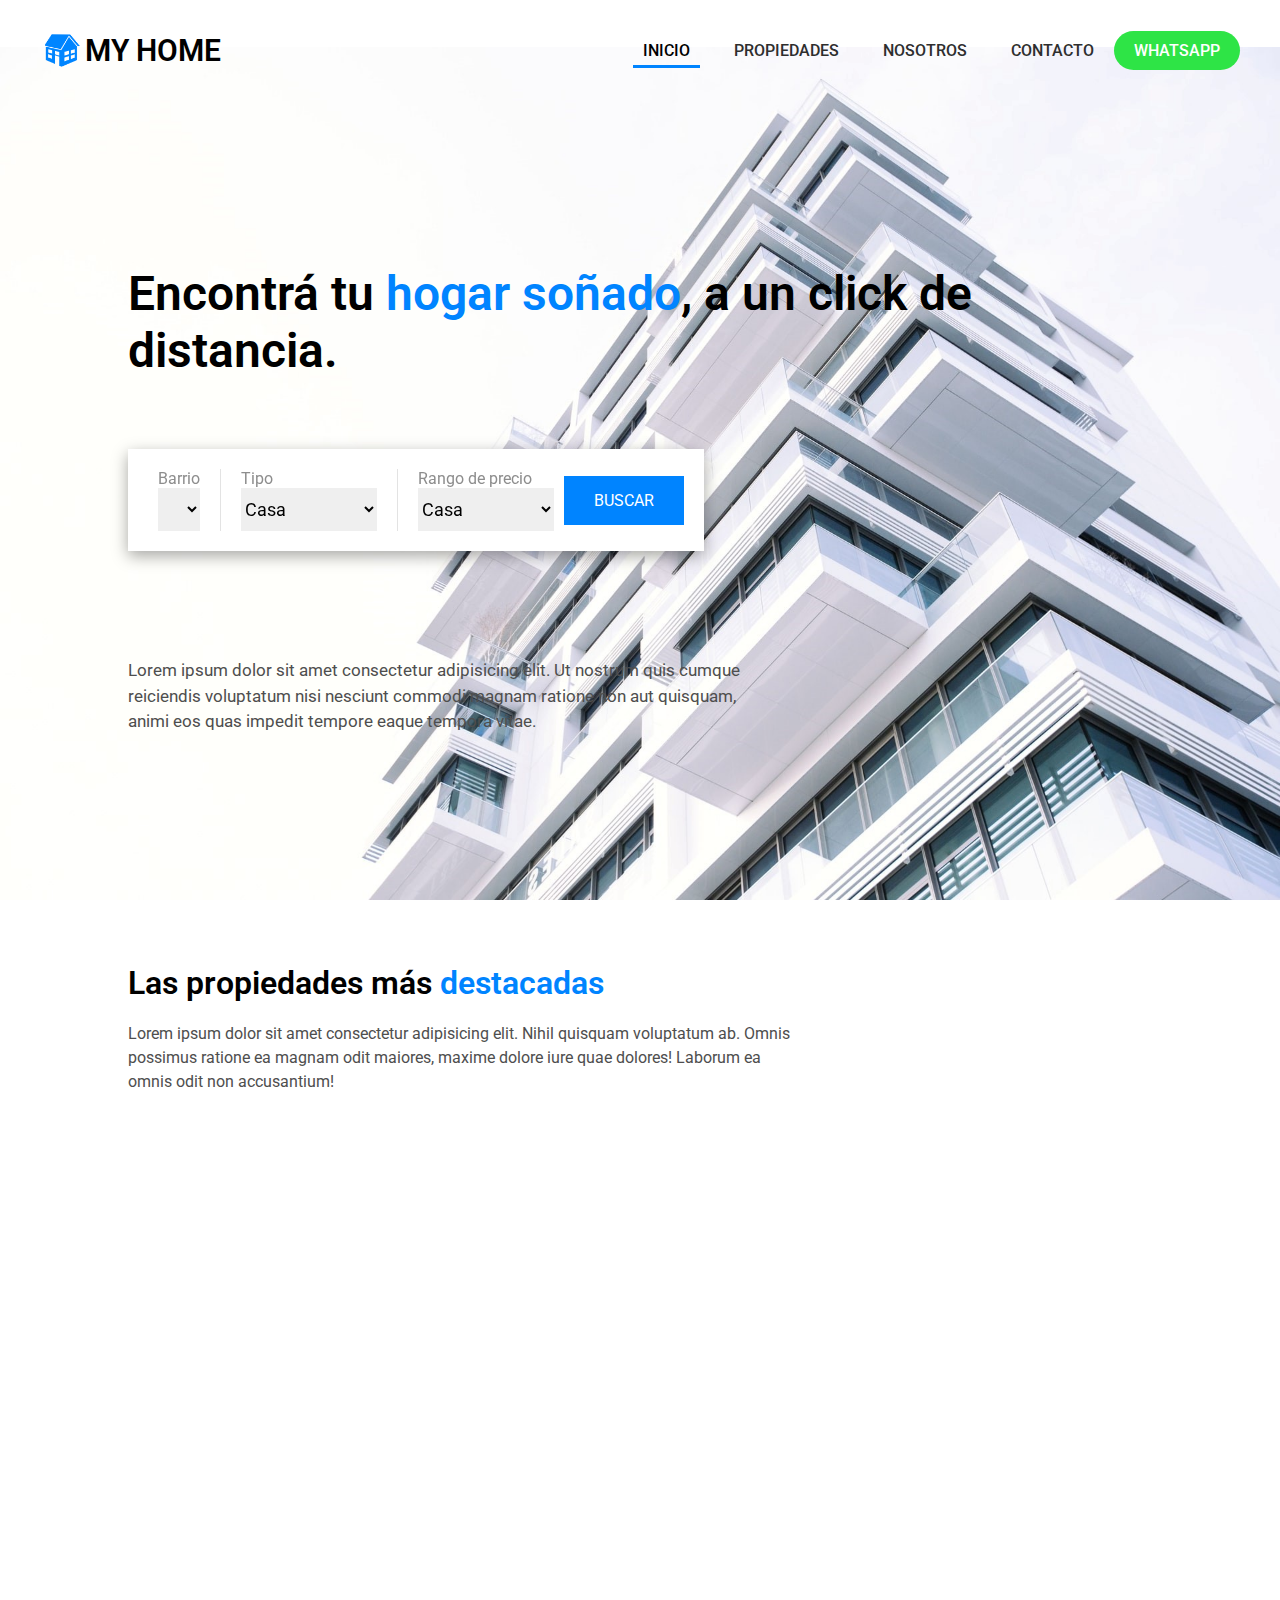
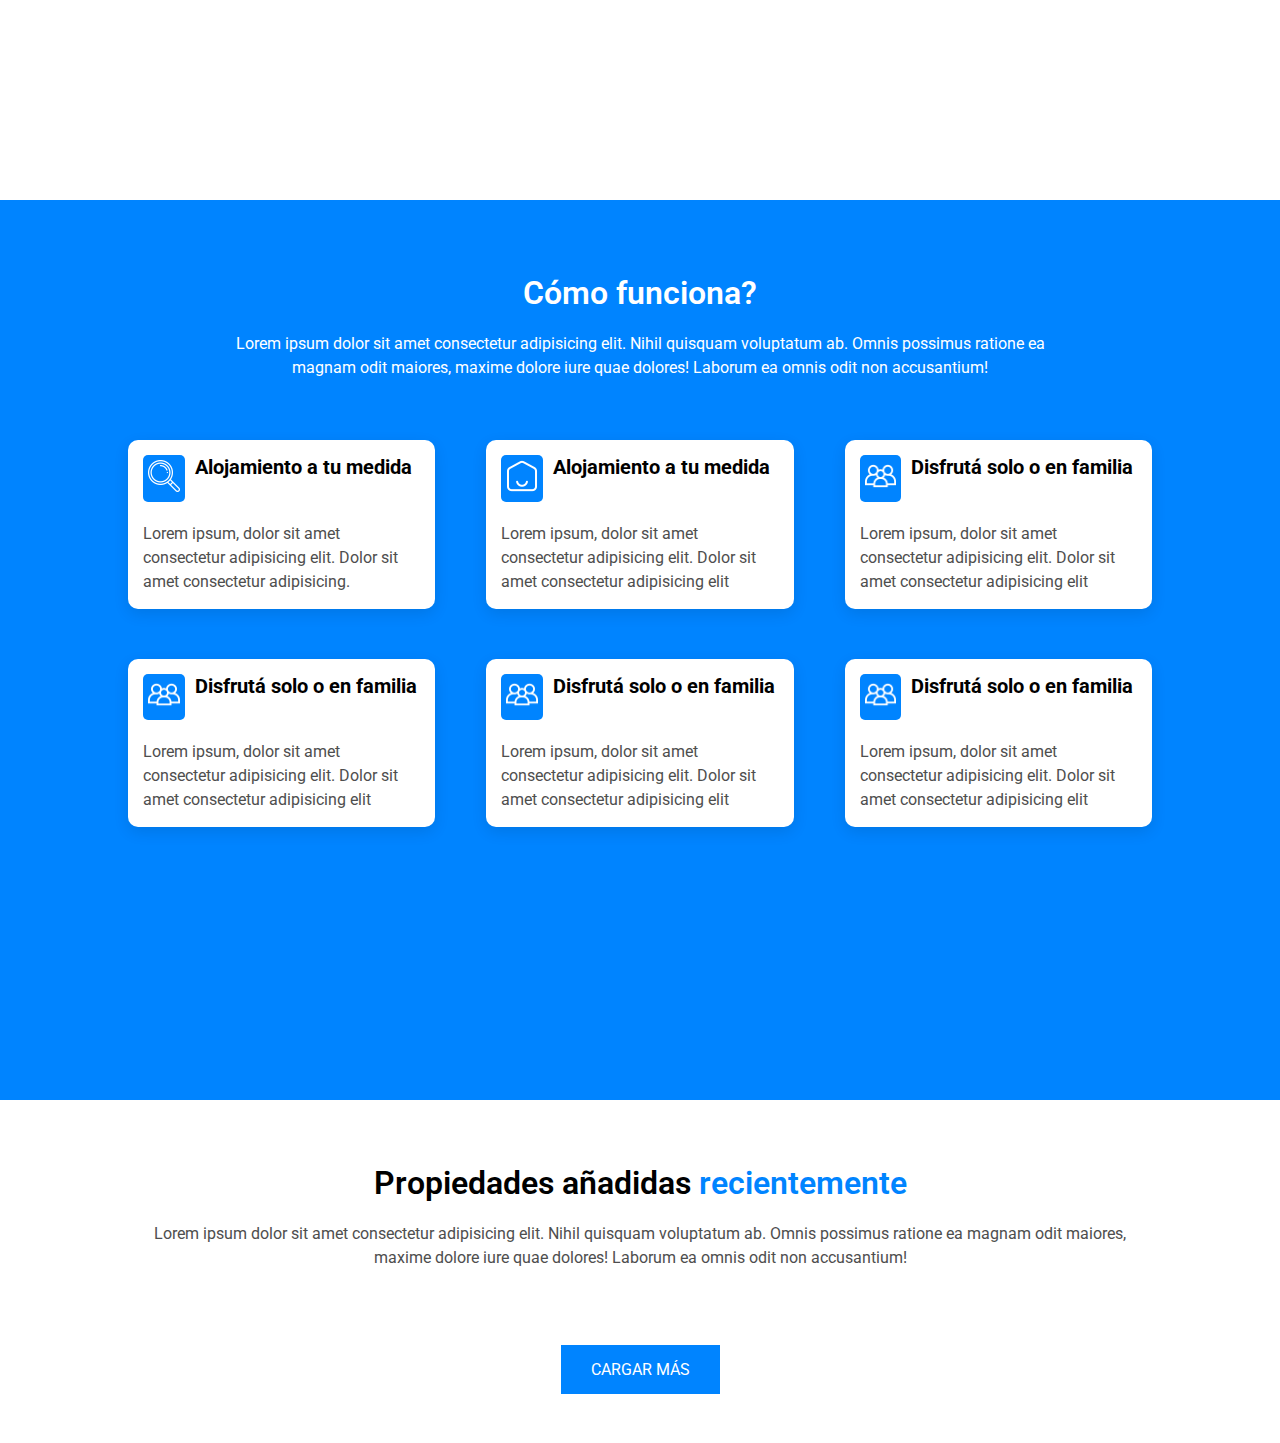
==== commit f67c5eb1: "Adding properties pages" ====
--- a/index.html
+++ b/index.html
@@ -23,9 +23,9 @@
             <nav id="main-nav" class="hidden">
               <ul>
                 <li><a href="#" class="nav-btn active">INICIO</a></li>
-                <li><a href="#" class="nav-btn">PROPIEDADES</a></li>
-                <li><a href="#" class="nav-btn">NOSOTROS</a></li>
-                <li><a href="#" class="nav-btn">CONTACTO</a></li>
+                <li><a href="properties.html" class="nav-btn">PROPIEDADES</a></li>
+                <li><a href="about.html" class="nav-btn">NOSOTROS</a></li>
+                <li><a href="contact.html" class="nav-btn">CONTACTO</a></li>
               </ul>
               <a href="#" class="whatsapp-btn">WHATSAPP</a>
             </nav>
@@ -35,7 +35,7 @@
                 <span class="line3"></span>
             </div>
           </header>
-          <main>
+          <main class="hero">
             <h1>Encontrá tu <span class="hl-text">hogar soñado</span>, a un click de distancia.</h1>
             <p>
               Lorem ipsum dolor sit amet consectetur adipisicing elit. Ut nostrum quis
@@ -46,12 +46,7 @@
             <div class="searchbox">
               <div class="barrio-selector selector">
                 <label for="">Barrio</label>
-                <select name="" id="">
-                  <option value="mvd">Montevideo</option>
-                  <option value="mvd">Maldonado</option>
-                  <option value="mvd">Canelones</option>
-                  <option value="mvd">Lavalleja</option>
-                  <option value="mvd">San José</option>
+                <select name="location-selector" id="location-select">
                 </select>
               </div>
               <div class="tipo-selector selector">
@@ -75,37 +70,7 @@
     <section class="featured-section">
         <h2>Las propiedades más <span class="hl-text">destacadas</span></h2>
         <p>Lorem ipsum dolor sit amet consectetur adipisicing elit. Nihil quisquam voluptatum ab. Omnis possimus ratione ea magnam odit maiores, maxime dolore iure quae dolores! Laborum ea omnis odit non accusantium!</p>
-        <div class="cards-display">
-            <a href='#' class="prop-card">
-                <div class="card-header">
-                    <img src="img/property-thumb-1.jpg" alt="">
-                </div>
-                <div class="card-footer">
-                    <h4 class="hl-text">$12.600</h4>
-                    <h3>La mejor vista de la costa.</h3>
-                    <p>Lorem ipsum dolor sit amet consectetur adipisicing elit.</p>
-                </div>
-            </a>
-            <a href='#' class="prop-card">
-                <div class="card-header">
-                    <img src="img/property-thumb-2.jpg" alt="">
-                </div>
-                <div class="card-footer">
-                    <h4 class="hl-text">$12.600</h4>
-                    <h3>La mejor vista de la costa.</h3>
-                    <p>Lorem ipsum dolor sit amet consectetur adipisicing elit.</p>
-                </div>
-            </a>
-            <a href='#' class="prop-card">
-                <div class="card-header">
-                    <img src="img/property-thumb-3.jpg" alt="">
-                </div>
-                <div class="card-footer">
-                    <h4 class="hl-text">$12.600</h4>
-                    <h3>La mejor vista de la costa.</h3>
-                    <p>Lorem ipsum dolor sit amet consectetur adipisicing elit.</p>
-                </div>
-            </a>
+        <div class="cards-display" id="featured-container">
         </div>
     </section> 
     <section class="how-it-works-section">
@@ -171,72 +136,13 @@
     <section class="latest-section">
         <h2>Propiedades añadidas <span class="hl-text">recientemente</span></h2>
         <p>Lorem ipsum dolor sit amet consectetur adipisicing elit. Nihil quisquam voluptatum ab. Omnis possimus ratione ea magnam odit maiores, maxime dolore iure quae dolores! Laborum ea omnis odit non accusantium!</p>
-        <div class="cards-display">
-            <a href='#' class="prop-card">
-                <div class="card-header">
-                    <img src="img/property-thumb-1.jpg" alt="">
-                </div>
-                <div class="card-footer">
-                    <h4 class="hl-text">$12.600</h4>
-                    <h3>La mejor vista de la costa.</h3>
-                    <p>Lorem ipsum dolor sit amet consectetur adipisicing elit.</p>
-                </div>
-            </a>
-            <a href='#' class="prop-card">
-                <div class="card-header">
-                    <img src="img/property-thumb-2.jpg" alt="">
-                </div>
-                <div class="card-footer">
-                    <h4 class="hl-text">$12.600</h4>
-                    <h3>La mejor vista de la costa.</h3>
-                    <p>Lorem ipsum dolor sit amet consectetur adipisicing elit.</p>
-                </div>
-            </a>
-            <a href='#' class="prop-card">
-                <div class="card-header">
-                    <img src="img/property-thumb-3.jpg" alt="">
-                </div>
-                <div class="card-footer">
-                    <h4 class="hl-text">$12.600</h4>
-                    <h3>La mejor vista de la costa.</h3>
-                    <p>Lorem ipsum dolor sit amet consectetur adipisicing elit.</p>
-                </div>
-            </a>
-            <a href='#' class="prop-card">
-                <div class="card-header">
-                    <img src="img/property-thumb-1.jpg" alt="">
-                </div>
-                <div class="card-footer">
-                    <h4 class="hl-text">$12.600</h4>
-                    <h3>La mejor vista de la costa.</h3>
-                    <p>Lorem ipsum dolor sit amet consectetur adipisicing elit.</p>
-                </div>
-            </a>
-            <a href='#' class="prop-card">
-                <div class="card-header">
-                    <img src="img/property-thumb-2.jpg" alt="">
-                </div>
-                <div class="card-footer">
-                    <h4 class="hl-text">$12.600</h4>
-                    <h3>La mejor vista de la costa.</h3>
-                    <p>Lorem ipsum dolor sit amet consectetur adipisicing elit.</p>
-                </div>
-            </a>
-            <a href='#' class="prop-card">
-                <div class="card-header">
-                    <img src="img/property-thumb-3.jpg" alt="">
-                </div>
-                <div class="card-footer">
-                    <h4 class="hl-text">$12.600</h4>
-                    <h3>La mejor vista de la costa.</h3>
-                    <p>Lorem ipsum dolor sit amet consectetur adipisicing elit.</p>
-                </div>
-            </a>
+        <div class="cards-display" id="latest-container">
         </div>
         <div class="button-container">
             <a href="#" class="squared-btn">CARGAR MÁS</a>
         </div>
     </section> 
+    <script src="js/init.js"></script>
     <script src="js/main.js"></script>
   </body>
 </html>--- a/css/style.css
+++ b/css/style.css
@@ -20,6 +20,13 @@
     justify-content: space-between;
     align-items: center;
     padding: 20px 40px;
+}
+
+header.sticky-header{
+    background-color: white;
+    position: sticky;
+    top: 0;
+    border-bottom: 1px solid rgba(175, 175, 175, 0.35);
 }
 
 header .mainLogo{
@@ -114,7 +121,7 @@
     color: rgb(255, 255, 255);
 }
 
-main{
+main.hero{
     min-height: calc(100vh - 100px);
     padding: 2% 20% 2% 10%;
     display: flex;
@@ -122,7 +129,14 @@
     justify-content: space-around;
 }
 
-main p{
+main.with-aside{
+    padding: 0% 5% 0% 0%;
+    display: flex;
+    flex-direction: row;
+    justify-content: space-around;
+}
+
+main > p{
     font-size: 17px;
     margin: 0;
     padding-right: 30%;
@@ -162,13 +176,22 @@
     font-weight: 600;
 }
 
-main .searchbox{
+.searchbox{
     display: flex;
     padding: 20px;
     width: fit-content;
     background-color: white;
     box-shadow: rgba(0, 0, 0, 0.35) 0px 5px 15px;
     align-items: center;
+    position: fixed;
+}
+
+aside .searchbox{
+    flex-direction: column;
+    align-items:flex-start;
+    min-height: calc(100vh - 100px);
+    box-shadow: rgba(9, 255, 0, 0) 0px 5px 15px;
+    border-right: 1px solid rgba(175, 175, 175, 0.35);
 }
 
 .squared-btn{
@@ -179,7 +202,7 @@
     font-weight: 400;
 }
 
-main .searchbox .selector{
+.searchbox .selector{
     display: flex;
     flex-direction: column;
     margin: 0 10px;
@@ -187,29 +210,45 @@
     border-left: 1px solid rgba(175, 175, 175, 0.35);
 }
 
-main .searchbox .selector:nth-child(1){
+aside .searchbox .selector{
+    margin: 0;
+    padding-left: 0;
+    border-left: 0;
+    width: 100%;
+}
+
+.searchbox .selector:nth-child(1){
     border-left: 0px;
     padding-left: 0;
 }
 
-main .searchbox .selector label{
+.searchbox .selector label{
     color: #8d8d8d;
 }
 
 
-main .searchbox .selector select{
+.searchbox .selector select{
     padding: 10px 10px 10px 0px;
     border: 0;
     font-size: 18px;
 }
 
-main .searchbox .selector select:focus-visible {
+.searchbox .selector select:focus-visible {
     outline: -webkit-focus-ring-color auto 0px;
+}
+
+aside{
+    width: 15%;
 }
 
 section{
     padding: 5% 10%;
     width: 100%;
+}
+
+section.properties-section{
+    width: 85%;
+    padding: 20px 5%;
 }
 
 section.featured-section, section.how-it-works-section{
@@ -323,8 +362,13 @@
         background-position: 450px 100%; /* Center the image */
     }
 
+    header.sticky-header {
+        position: initial;
+
+    }
+
     header{
-        padding: 0;
+        padding: 0px;
     }
 
     header .burger-container{
@@ -374,7 +418,7 @@
         z-index: 2;
     }
     
-    main p{
+    main > p{
         font-size: 17px;
         margin: 0;
         padding-right: 20%;
@@ -410,6 +454,11 @@
 
 @media (max-width: 768px) {
 
+    header.sticky-header {
+        position: initial;
+
+    }
+
     h1{
         font-size: 2.0em;
     }
@@ -419,7 +468,7 @@
         background-size: cover;
     }
 
-    main p{
+    main > p{
         padding-right: 10%;
     }
 
@@ -457,4 +506,17 @@
         background-position: 10px 100%; /* Center the image */
         background-size: cover;
     }
-}
+    header.sticky-header {
+        position: initial;
+
+    }
+
+    section.how-it-works-section .icons-display {
+        flex-direction: column;
+        align-items: center;
+    }
+
+    section.how-it-works-section .icons-display .icon-showcase{
+        width: 80%;
+    }
+}
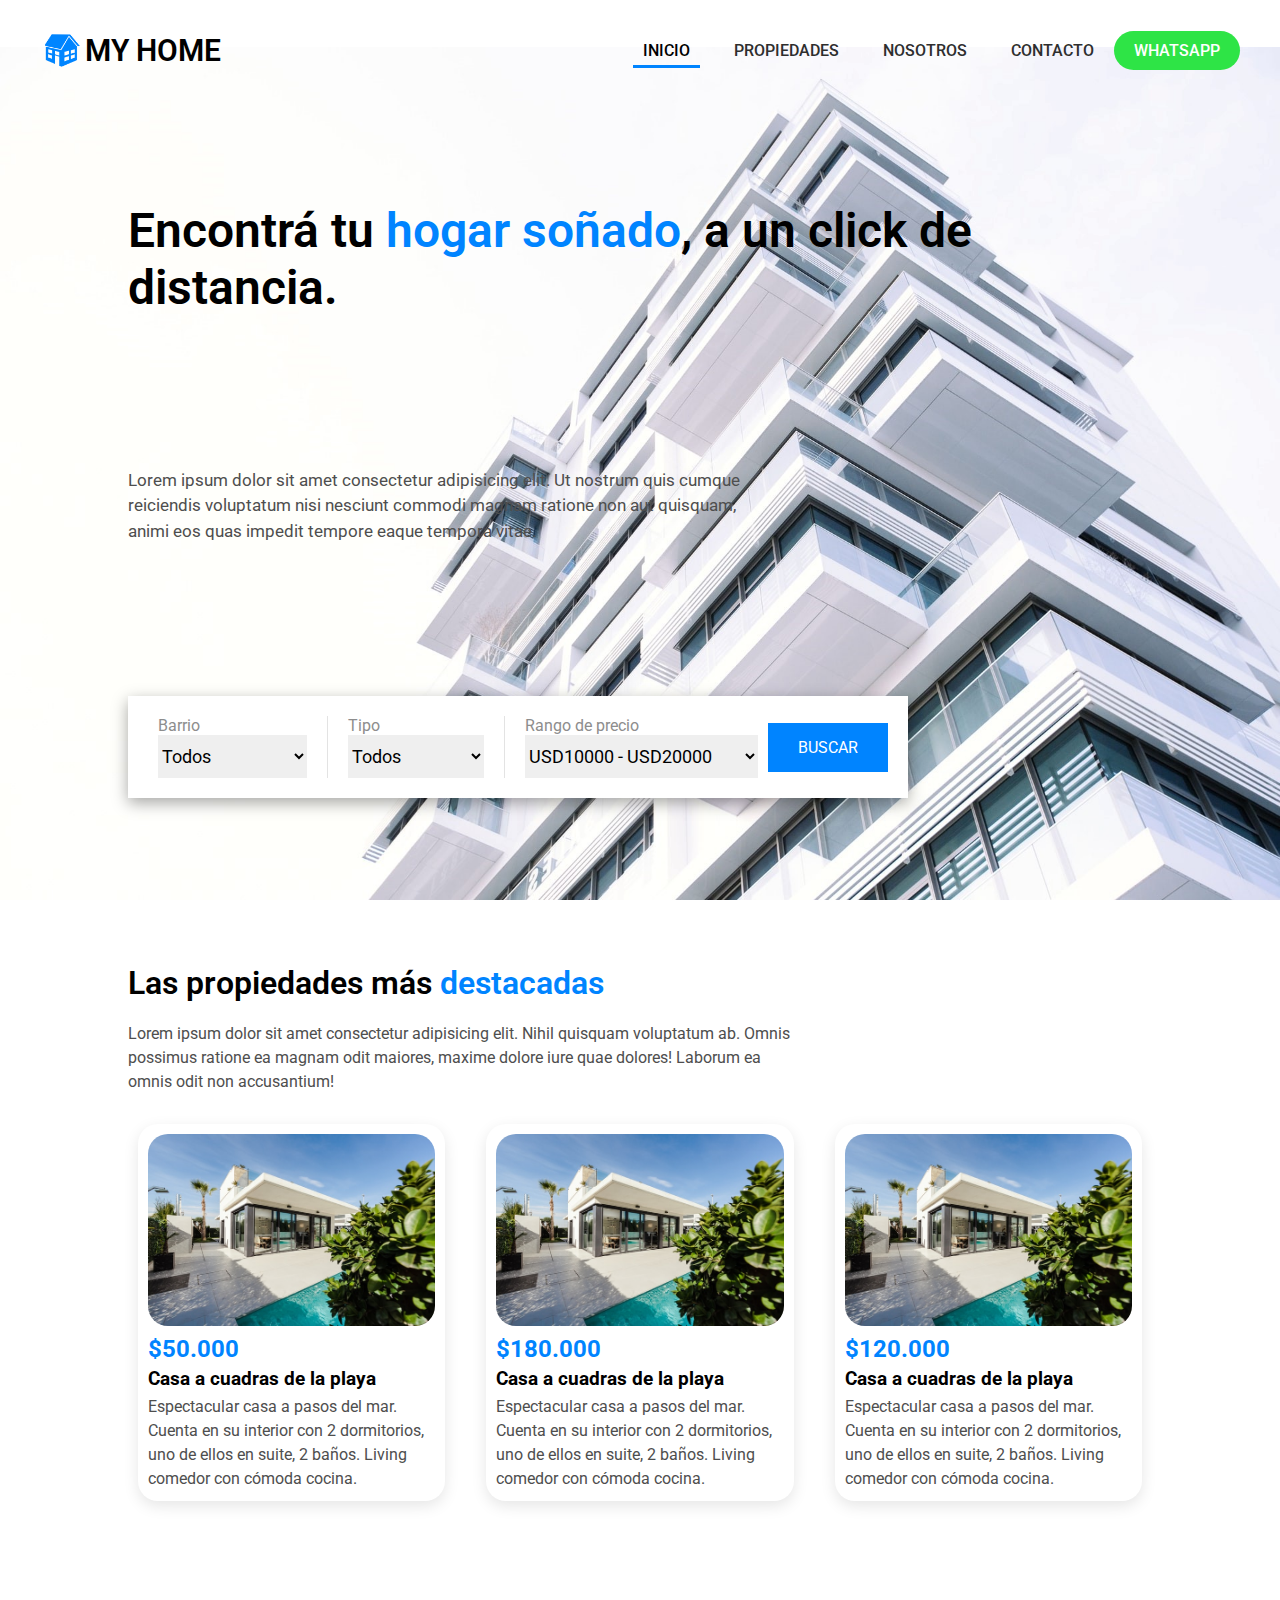
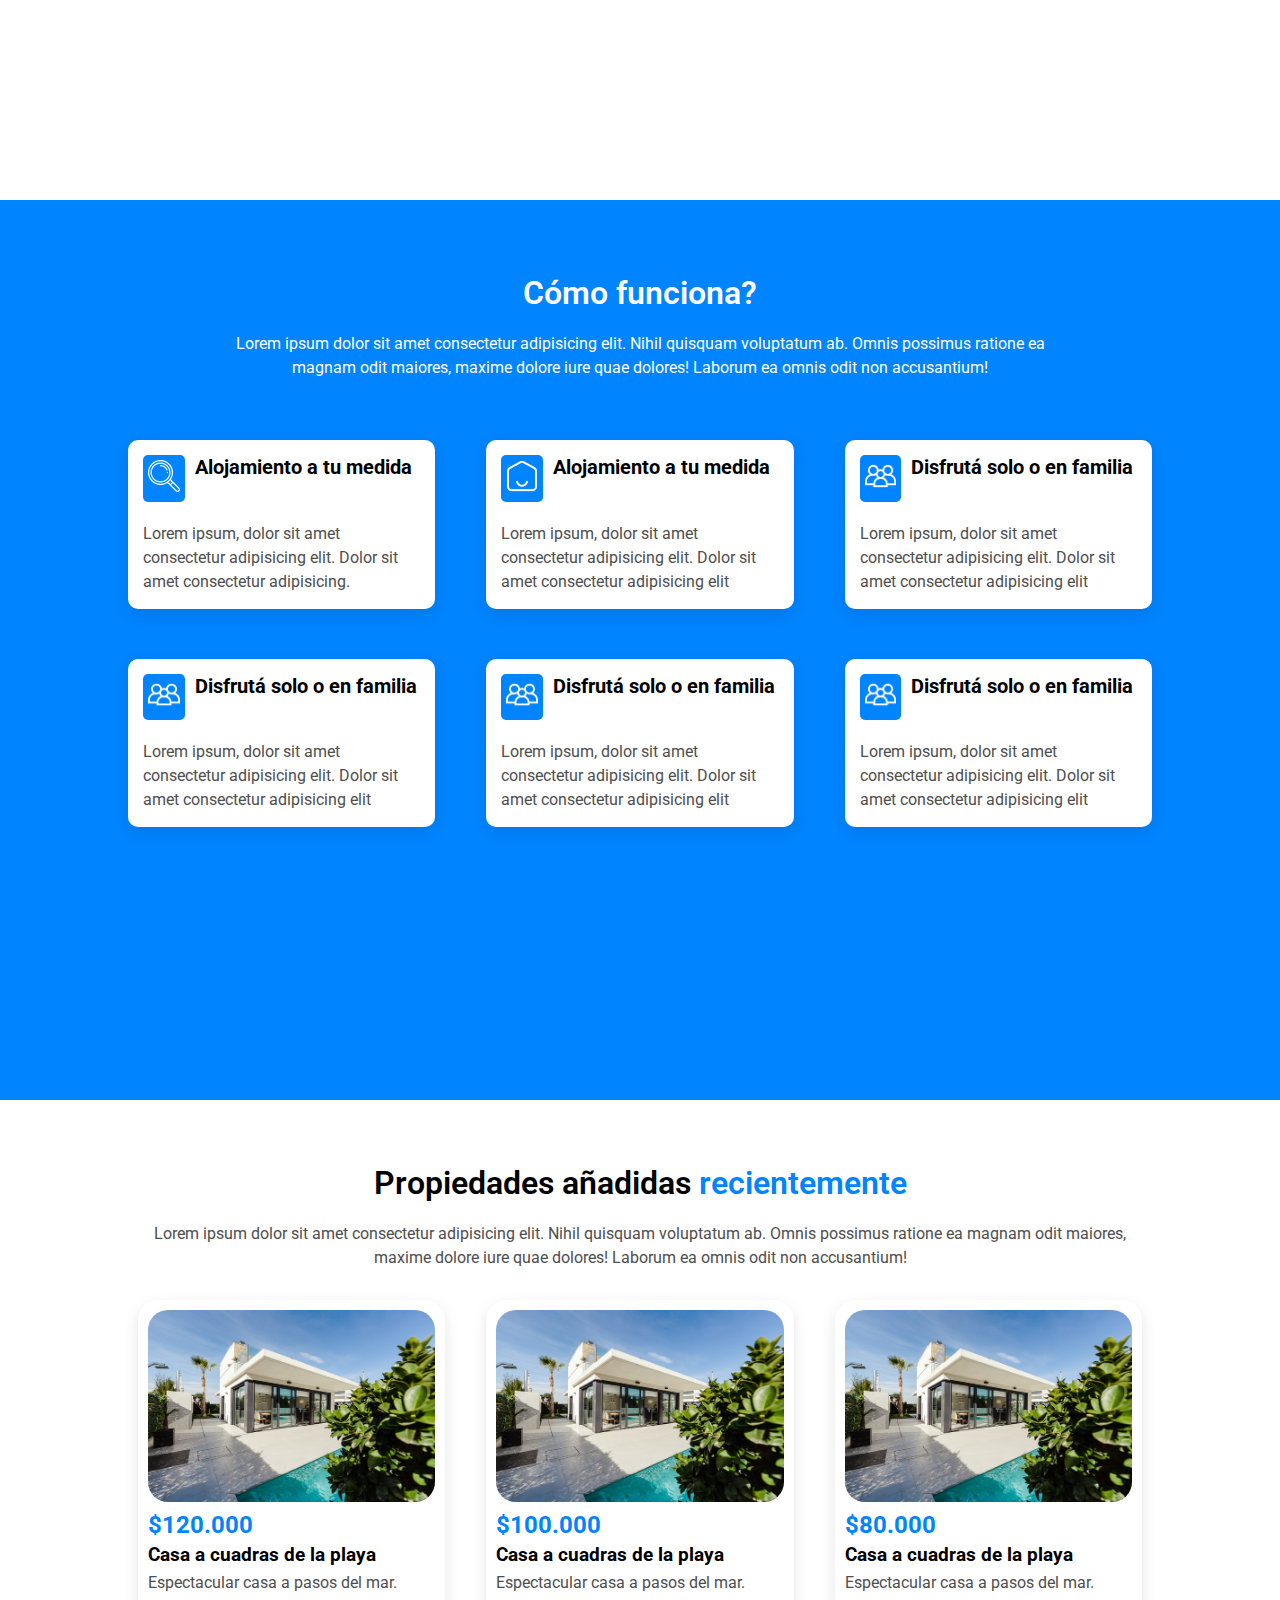
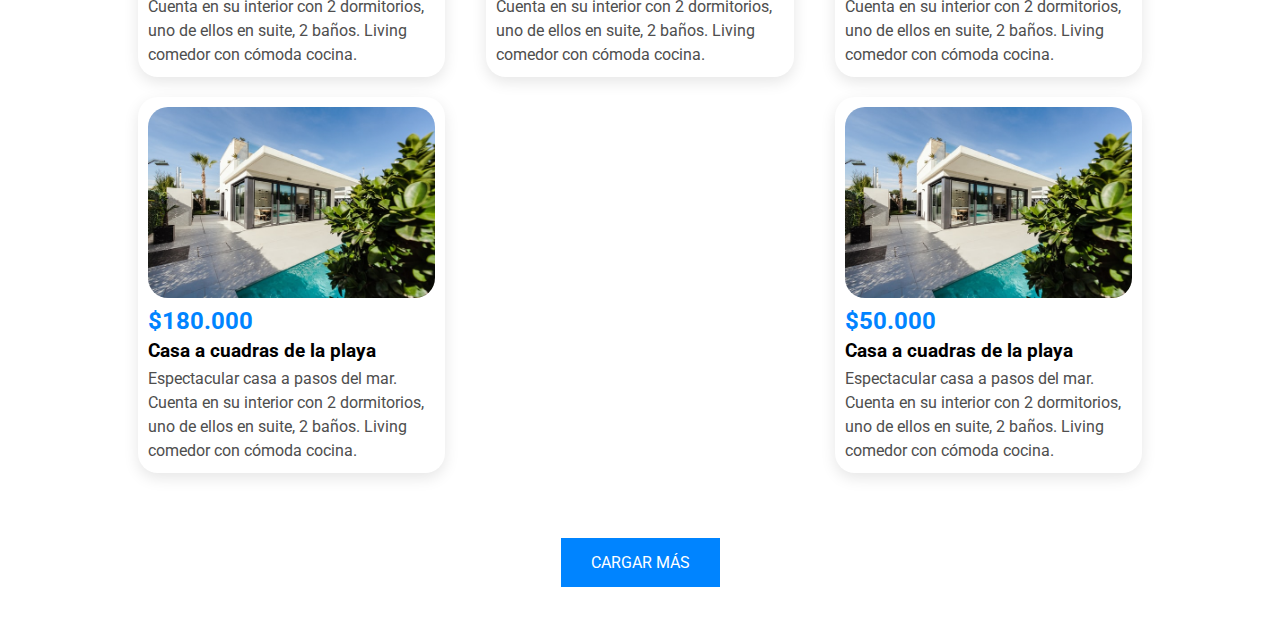
==== commit 1d889b7b: "keep working on the filter" ====
--- a/index.html
+++ b/index.html
@@ -15,134 +15,180 @@
   </head>
   <body>
     <div class="big-header">
-        <header>
-            <a class="mainLogo" href="#">
-                <img src="img/house.png" alt=""/>
-                <h1>MY HOME</h1>
-            </a>
-            <nav id="main-nav" class="hidden">
-              <ul>
-                <li><a href="#" class="nav-btn active">INICIO</a></li>
-                <li><a href="properties.html" class="nav-btn">PROPIEDADES</a></li>
-                <li><a href="about.html" class="nav-btn">NOSOTROS</a></li>
-                <li><a href="contact.html" class="nav-btn">CONTACTO</a></li>
-              </ul>
-              <a href="#" class="whatsapp-btn">WHATSAPP</a>
-            </nav>
-            <div id="burger" class="burger-container">
-                <span class="line1"></span>
-                <span class="line2"></span>
-                <span class="line3"></span>
-            </div>
-          </header>
-          <main class="hero">
-            <h1>Encontrá tu <span class="hl-text">hogar soñado</span>, a un click de distancia.</h1>
-            <p>
-              Lorem ipsum dolor sit amet consectetur adipisicing elit. Ut nostrum quis
-              cumque reiciendis voluptatum nisi nesciunt commodi magnam ratione non
-              aut quisquam, animi eos quas impedit tempore eaque tempora vitae.
-            </p>
+      <header>
+        <a class="mainLogo" href="#">
+          <img src="img/house.png" alt="" />
+          <h1>MY HOME</h1>
+        </a>
+        <nav id="main-nav" class="hidden">
+          <ul>
+            <li><a href="#" class="nav-btn active">INICIO</a></li>
+            <li><a href="properties.html" class="nav-btn">PROPIEDADES</a></li>
+            <li><a href="about.html" class="nav-btn">NOSOTROS</a></li>
+            <li><a href="contact.html" class="nav-btn">CONTACTO</a></li>
+          </ul>
+          <a href="#" class="whatsapp-btn">WHATSAPP</a>
+        </nav>
+        <div id="burger" class="burger-container">
+          <span class="line1"></span>
+          <span class="line2"></span>
+          <span class="line3"></span>
+        </div>
+      </header>
+      <main class="hero">
+        <h1>
+          Encontrá tu <span class="hl-text">hogar soñado</span>, a un click de
+          distancia.
+        </h1>
+        <p>
+          Lorem ipsum dolor sit amet consectetur adipisicing elit. Ut nostrum
+          quis cumque reiciendis voluptatum nisi nesciunt commodi magnam ratione
+          non aut quisquam, animi eos quas impedit tempore eaque tempora vitae.
+        </p>
 
-            <div class="searchbox">
-              <div class="barrio-selector selector">
-                <label for="">Barrio</label>
-                <select name="location-selector" id="location-select">
-                </select>
-              </div>
-              <div class="tipo-selector selector">
-                  <label for="">Tipo</label>
-                  <select name="" id="">
-                    <option value="mvd">Casa</option>
-                    <option value="mvd">Apartamento</option>
-                  </select> 
-              </div>
-              <div class="precio-selector selector">
-                  <label for="">Rango de precio</label>
-                  <select name="" id="">
-                    <option value="mvd">Casa</option>
-                    <option value="mvd">Apartamento</option>
-                  </select> 
-              </div>
-              <a href="#" class="squared-btn">BUSCAR</a>
-            </div>
-          </main>
+        <div class="searchbox">
+          <div class="barrio-selector selector">
+            <label for="location-selector">Barrio</label>
+            <select name="location-selector" id="location-select">
+              <option value="all">Todos</option>
+            </select>
+          </div>
+          <div class="tipo-selector selector">
+            <label for="type-selector">Tipo</label>
+            <select name="type-selector" id="type-select">
+              <option value="all">Todos</option>
+              <option value="casa">Casa</option>
+              <option value="apartamento">Apartamento</option>
+            </select>
+          </div>
+          <div class="precio-selector selector">
+            <label for="price-selector">Rango de precio</label>
+            <select name="price-selector" id="price-select">
+              <option value="mvd">USD10000 - USD20000</option>
+              <option value="mvd">USD20000 - USD80000</option>
+              <option value="mvd">USD80000 - USD1500000</option>
+            </select>
+          </div>
+          <a href="#" class="squared-btn">BUSCAR</a>
+        </div>
+      </main>
     </div>
     <section class="featured-section">
-        <h2>Las propiedades más <span class="hl-text">destacadas</span></h2>
-        <p>Lorem ipsum dolor sit amet consectetur adipisicing elit. Nihil quisquam voluptatum ab. Omnis possimus ratione ea magnam odit maiores, maxime dolore iure quae dolores! Laborum ea omnis odit non accusantium!</p>
-        <div class="cards-display" id="featured-container">
+      <h2>Las propiedades más <span class="hl-text">destacadas</span></h2>
+      <p>
+        Lorem ipsum dolor sit amet consectetur adipisicing elit. Nihil quisquam
+        voluptatum ab. Omnis possimus ratione ea magnam odit maiores, maxime
+        dolore iure quae dolores! Laborum ea omnis odit non accusantium!
+      </p>
+      <div class="cards-display" id="featured-container"></div>
+    </section>
+    <section class="how-it-works-section">
+      <h2>Cómo funciona?</h2>
+      <p>
+        Lorem ipsum dolor sit amet consectetur adipisicing elit. Nihil quisquam
+        voluptatum ab. Omnis possimus ratione ea magnam odit maiores, maxime
+        dolore iure quae dolores! Laborum ea omnis odit non accusantium!
+      </p>
+      <div class="icons-display">
+        <div class="icon-showcase">
+          <div class="card-header">
+            <div class="icon-container">
+              <img src="img/icons/search.png" alt="" />
+            </div>
+            <div class="icon-title"><h4>Alojamiento a tu medida</h4></div>
+          </div>
+          <div class="card-body">
+            <p>
+              Lorem ipsum, dolor sit amet consectetur adipisicing elit. Dolor
+              sit amet consectetur adipisicing.
+            </p>
+          </div>
         </div>
-    </section> 
-    <section class="how-it-works-section">
-        <h2>Cómo funciona?</h2>
-        <p>Lorem ipsum dolor sit amet consectetur adipisicing elit. Nihil quisquam voluptatum ab. Omnis possimus ratione ea magnam odit maiores, maxime dolore iure quae dolores! Laborum ea omnis odit non accusantium!</p>
-        <div class="icons-display">
-            <div class="icon-showcase">
-                <div class="card-header">
-                    <div class="icon-container"><img src="img/icons/search.png" alt=""></div>
-                    <div class="icon-title"><h4>Alojamiento a tu medida</h4></div>
-                </div>
-                <div class="card-body">
-                    <p>Lorem ipsum, dolor sit amet consectetur adipisicing elit. Dolor sit amet consectetur adipisicing.</p>
-                </div>
+        <div class="icon-showcase">
+          <div class="card-header">
+            <div class="icon-container">
+              <img src="img/icons/home.png" alt="" />
             </div>
-            <div class="icon-showcase">
-                <div class="card-header">
-                    <div class="icon-container"><img src="img/icons/home.png" alt=""></div>
-                    <div class="icon-title"><h4>Alojamiento a tu medida</h4></div>
-                </div>
-                <div class="card-body">
-                    <p>Lorem ipsum, dolor sit amet consectetur adipisicing elit. Dolor sit amet consectetur adipisicing elit</p>
-                </div>
+            <div class="icon-title"><h4>Alojamiento a tu medida</h4></div>
+          </div>
+          <div class="card-body">
+            <p>
+              Lorem ipsum, dolor sit amet consectetur adipisicing elit. Dolor
+              sit amet consectetur adipisicing elit
+            </p>
+          </div>
+        </div>
+        <div class="icon-showcase">
+          <div class="card-header">
+            <div class="icon-container">
+              <img src="img/icons/family.png" alt="" />
             </div>
-            <div class="icon-showcase">
-                <div class="card-header">
-                    <div class="icon-container"><img src="img/icons/family.png" alt=""></div>
-                    <div class="icon-title"><h4>Disfrutá solo o en familia</h4></div>
-                </div>
-                <div class="card-body">
-                    <p>Lorem ipsum, dolor sit amet consectetur adipisicing elit. Dolor sit amet consectetur adipisicing elit</p>
-                </div>
+            <div class="icon-title"><h4>Disfrutá solo o en familia</h4></div>
+          </div>
+          <div class="card-body">
+            <p>
+              Lorem ipsum, dolor sit amet consectetur adipisicing elit. Dolor
+              sit amet consectetur adipisicing elit
+            </p>
+          </div>
+        </div>
+        <div class="icon-showcase">
+          <div class="card-header">
+            <div class="icon-container">
+              <img src="img/icons/family.png" alt="" />
             </div>
-            <div class="icon-showcase">
-                <div class="card-header">
-                    <div class="icon-container"><img src="img/icons/family.png" alt=""></div>
-                    <div class="icon-title"><h4>Disfrutá solo o en familia</h4></div>
-                </div>
-                <div class="card-body">
-                    <p>Lorem ipsum, dolor sit amet consectetur adipisicing elit. Dolor sit amet consectetur adipisicing elit</p>
-                </div>
+            <div class="icon-title"><h4>Disfrutá solo o en familia</h4></div>
+          </div>
+          <div class="card-body">
+            <p>
+              Lorem ipsum, dolor sit amet consectetur adipisicing elit. Dolor
+              sit amet consectetur adipisicing elit
+            </p>
+          </div>
+        </div>
+        <div class="icon-showcase">
+          <div class="card-header">
+            <div class="icon-container">
+              <img src="img/icons/family.png" alt="" />
             </div>
-            <div class="icon-showcase">
-                <div class="card-header">
-                    <div class="icon-container"><img src="img/icons/family.png" alt=""></div>
-                    <div class="icon-title"><h4>Disfrutá solo o en familia</h4></div>
-                </div>
-                <div class="card-body">
-                    <p>Lorem ipsum, dolor sit amet consectetur adipisicing elit. Dolor sit amet consectetur adipisicing elit</p>
-                </div>
+            <div class="icon-title"><h4>Disfrutá solo o en familia</h4></div>
+          </div>
+          <div class="card-body">
+            <p>
+              Lorem ipsum, dolor sit amet consectetur adipisicing elit. Dolor
+              sit amet consectetur adipisicing elit
+            </p>
+          </div>
+        </div>
+        <div class="icon-showcase">
+          <div class="card-header">
+            <div class="icon-container">
+              <img src="img/icons/family.png" alt="" />
             </div>
-            <div class="icon-showcase">
-                <div class="card-header">
-                    <div class="icon-container"><img src="img/icons/family.png" alt=""></div>
-                    <div class="icon-title"><h4>Disfrutá solo o en familia</h4></div>
-                </div>
-                <div class="card-body">
-                    <p>Lorem ipsum, dolor sit amet consectetur adipisicing elit. Dolor sit amet consectetur adipisicing elit</p>
-                </div>
-            </div>
+            <div class="icon-title"><h4>Disfrutá solo o en familia</h4></div>
+          </div>
+          <div class="card-body">
+            <p>
+              Lorem ipsum, dolor sit amet consectetur adipisicing elit. Dolor
+              sit amet consectetur adipisicing elit
+            </p>
+          </div>
         </div>
+      </div>
     </section>
     <section class="latest-section">
-        <h2>Propiedades añadidas <span class="hl-text">recientemente</span></h2>
-        <p>Lorem ipsum dolor sit amet consectetur adipisicing elit. Nihil quisquam voluptatum ab. Omnis possimus ratione ea magnam odit maiores, maxime dolore iure quae dolores! Laborum ea omnis odit non accusantium!</p>
-        <div class="cards-display" id="latest-container">
-        </div>
-        <div class="button-container">
-            <a href="#" class="squared-btn">CARGAR MÁS</a>
-        </div>
-    </section> 
+      <h2>Propiedades añadidas <span class="hl-text">recientemente</span></h2>
+      <p>
+        Lorem ipsum dolor sit amet consectetur adipisicing elit. Nihil quisquam
+        voluptatum ab. Omnis possimus ratione ea magnam odit maiores, maxime
+        dolore iure quae dolores! Laborum ea omnis odit non accusantium!
+      </p>
+      <div class="cards-display" id="latest-container"></div>
+      <div class="button-container">
+        <a href="#" class="squared-btn">CARGAR MÁS</a>
+      </div>
+    </section>
     <script src="js/init.js"></script>
     <script src="js/main.js"></script>
   </body>
-</html>+</html>
--- a/css/style.css
+++ b/css/style.css
@@ -20,6 +20,7 @@
     justify-content: space-between;
     align-items: center;
     padding: 20px 40px;
+    z-index: 3;
 }
 
 header.sticky-header{
@@ -130,10 +131,10 @@
 }
 
 main.with-aside{
-    padding: 0% 5% 0% 0%;
+    padding: 0;
     display: flex;
     flex-direction: row;
-    justify-content: space-around;
+    justify-content: end;
 }
 
 main > p{
@@ -183,19 +184,41 @@
     background-color: white;
     box-shadow: rgba(0, 0, 0, 0.35) 0px 5px 15px;
     align-items: center;
-    position: fixed;
-}
+}
+
+
 
 aside .searchbox{
     flex-direction: column;
+    justify-content: space-between;
     align-items:flex-start;
     min-height: calc(100vh - 100px);
     box-shadow: rgba(9, 255, 0, 0) 0px 5px 15px;
     border-right: 1px solid rgba(175, 175, 175, 0.35);
+    position: fixed;
+    z-index: 2;
+}
+
+.filter-button{
+    height: 50px;
+    width: 50px;
+    background-color: #0084ff;
+    padding: 10px;
+    border-radius: 50px;
+    cursor: pointer;
+    position: fixed;
+    bottom: 20px;
+    left: -150px;
+    z-index: 0;
+
+}
+
+.filter-button img{
+    width: 100%;
 }
 
 .squared-btn{
-    background-color: rgb(0, 132, 255);
+    background-color: #0084ff;
     color: white;
     padding: 15px 30px;
     text-decoration: none;
@@ -239,6 +262,10 @@
 
 aside{
     width: 15%;
+    position: absolute;
+    left: 0;
+    -webkit-transition: all 0.5s ease;
+    transition: all 0.5s ease;
 }
 
 section{
@@ -248,7 +275,7 @@
 
 section.properties-section{
     width: 85%;
-    padding: 20px 5%;
+    padding: 20px 3%;
 }
 
 section.featured-section, section.how-it-works-section{
@@ -359,13 +386,9 @@
 
 @media (max-width: 1024px) {
     .big-header{
-        background-position: 450px 100%; /* Center the image */
-    }
-
-    header.sticky-header {
-        position: initial;
-
-    }
+        background-position: 250px 100%; /* Center the image */
+    }
+
 
     header{
         padding: 0px;
@@ -382,7 +405,7 @@
         flex-direction: column;
         align-items: center;
         justify-content: center;
-        position: absolute;        
+        position: fixed;        
         top: 0;
         width: 100%;
         height: 100vh;
@@ -423,6 +446,16 @@
         margin: 0;
         padding-right: 20%;
     }
+
+    aside.hidden{
+        left: -50%;
+        -webkit-transition: all 0.5s ease;
+        transition: all 0.5s ease;
+    }
+
+    .filter-button{
+        left: 20px;
+    }
     
     section.featured-section{
         text-align: center;
@@ -449,22 +482,26 @@
     section.latest-section > .cards-display > .prop-card {
         width: 43%;
     }
+
+    section.properties-section{
+        width: 100%;
+    }
+
+    section.properties-section .prop-card{
+        width: 45%;
+    }
 }
 
 
 @media (max-width: 768px) {
 
-    header.sticky-header {
-        position: initial;
-
-    }
 
     h1{
         font-size: 2.0em;
     }
 
     .big-header{
-        background-position: 150px 100%; /* Center the image */
+        background-position: 50px 100%; /* Center the image */
         background-size: cover;
     }
 
@@ -501,14 +538,19 @@
     }
 }
 
-@media (max-width: 520px) {
+@media (max-width: 650px) {
     .big-header{
-        background-position: 10px 100%; /* Center the image */
+        background-position: 0 100%; /* Center the image */
         background-size: cover;
     }
-    header.sticky-header {
-        position: initial;
-
+
+    .hero > .searchbox{
+        flex-direction: column;
+        width: 80%;
+    }
+
+    .hero > .searchbox .selector{
+        width: 100%;
     }
 
     section.how-it-works-section .icons-display {
@@ -519,4 +561,8 @@
     section.how-it-works-section .icons-display .icon-showcase{
         width: 80%;
     }
-}
+
+    section.properties-section .prop-card{
+        width: 100%;
+    }
+}
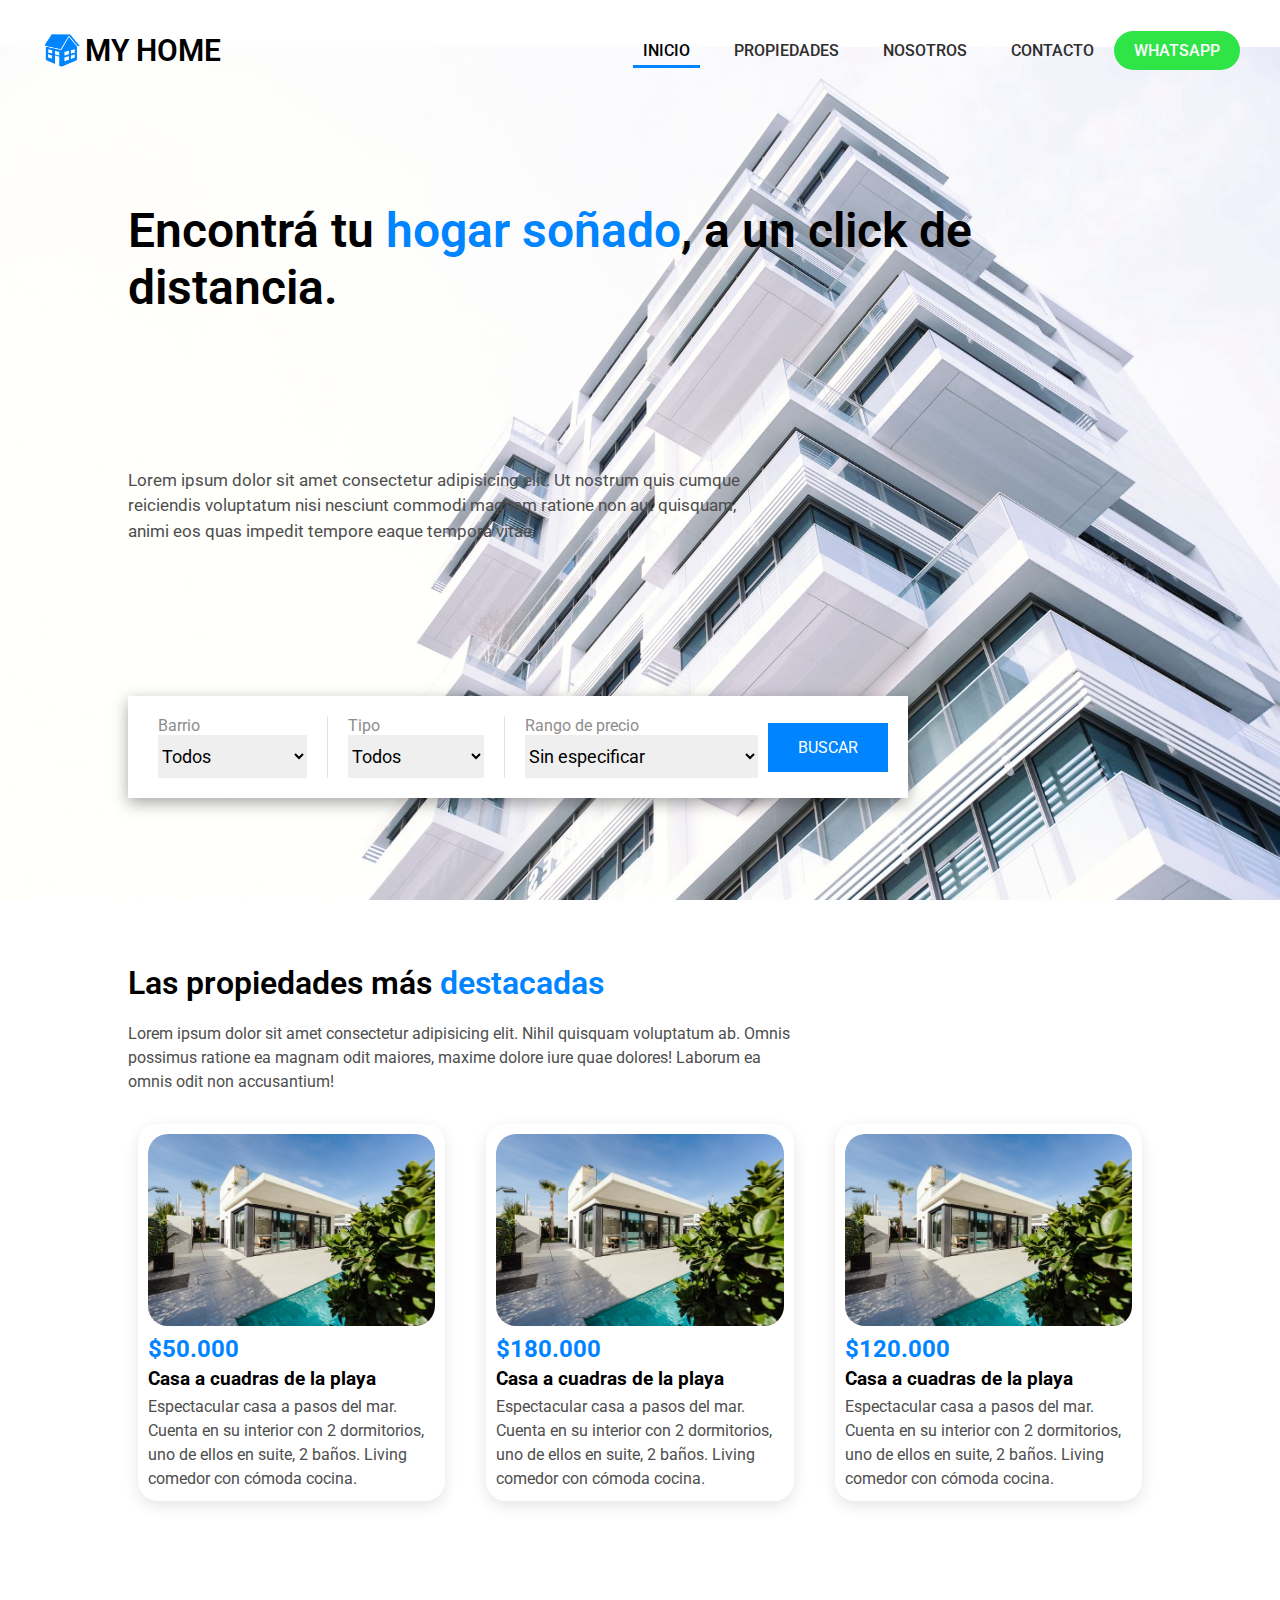
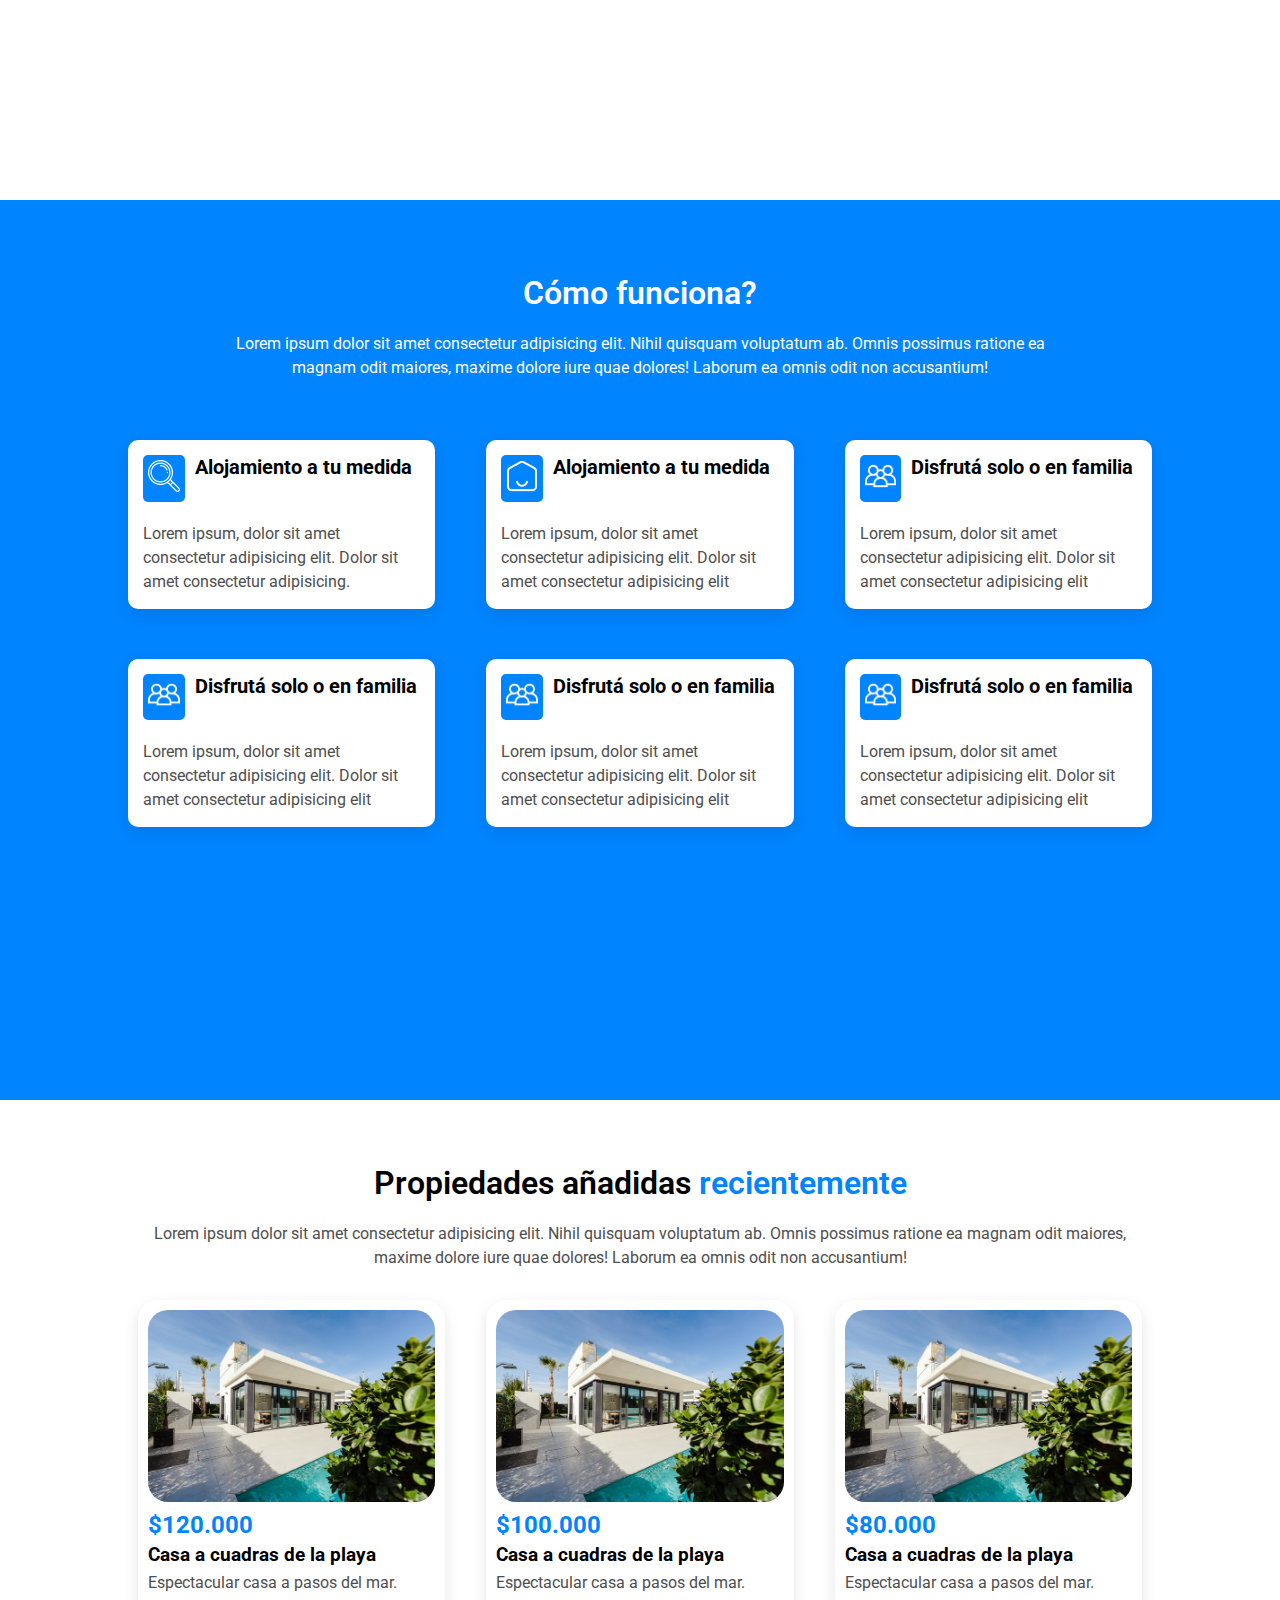
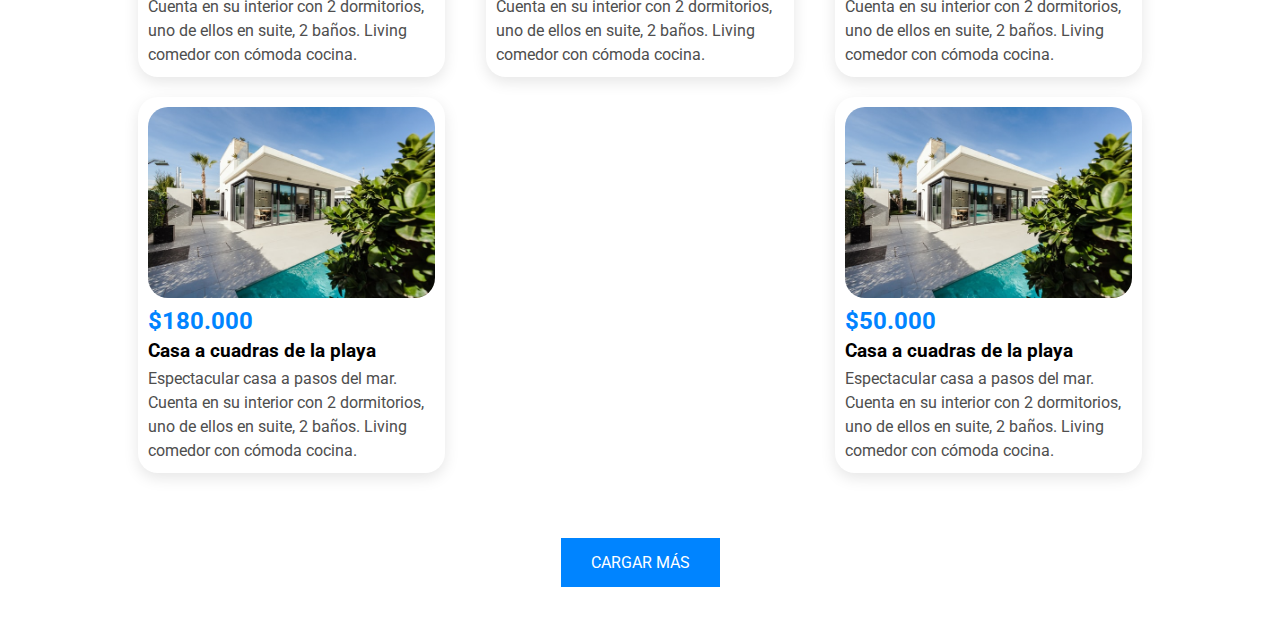
==== commit 694341bc: "filter done" ====
--- a/index.html
+++ b/index.html
@@ -64,12 +64,13 @@
           <div class="precio-selector selector">
             <label for="price-selector">Rango de precio</label>
             <select name="price-selector" id="price-select">
-              <option value="mvd">USD10000 - USD20000</option>
-              <option value="mvd">USD20000 - USD80000</option>
-              <option value="mvd">USD80000 - USD1500000</option>
+              <option value="[0,9999999]">Sin especificar</option>
+              <option value="[10000,20000]">USD10000 - USD20000</option>
+              <option value="[20000,80000]">USD20000 - USD80000</option>
+              <option value="[80000,1500000]">USD80000 - USD1500000</option>
             </select>
           </div>
-          <a href="#" class="squared-btn">BUSCAR</a>
+          <a href="#" class="squared-btn" id="filter-button">BUSCAR</a>
         </div>
       </main>
     </div>
--- a/css/style.css
+++ b/css/style.css
@@ -192,6 +192,7 @@
     flex-direction: column;
     justify-content: space-between;
     align-items:flex-start;
+    width: min-content;
     min-height: calc(100vh - 100px);
     box-shadow: rgba(9, 255, 0, 0) 0px 5px 15px;
     border-right: 1px solid rgba(175, 175, 175, 0.35);
@@ -256,6 +257,15 @@
     font-size: 18px;
 }
 
+aside .price-selector.selector input{
+    padding: 10px 10px 10px 10px;
+    border: 0;
+    margin-top: 10px;
+    font-size: 18px;
+    background-color: rgb(241, 241, 241);
+    width: 100%;
+}
+
 .searchbox .selector select:focus-visible {
     outline: -webkit-focus-ring-color auto 0px;
 }
@@ -382,6 +392,26 @@
 
 section.latest-section>.button-container{
     padding-top: 70px;
+}
+
+.no-results{
+    width: 100%;
+    padding: 10%;
+    text-align: center;
+    display: flex;
+    flex-direction: column;
+}
+
+.no-results h3{
+    font-size: 1.3em;
+}
+
+.no-results div{
+    margin-top: 50px;
+}
+
+.no-results div a{
+    cursor: pointer;
 }
 
 @media (max-width: 1024px) {
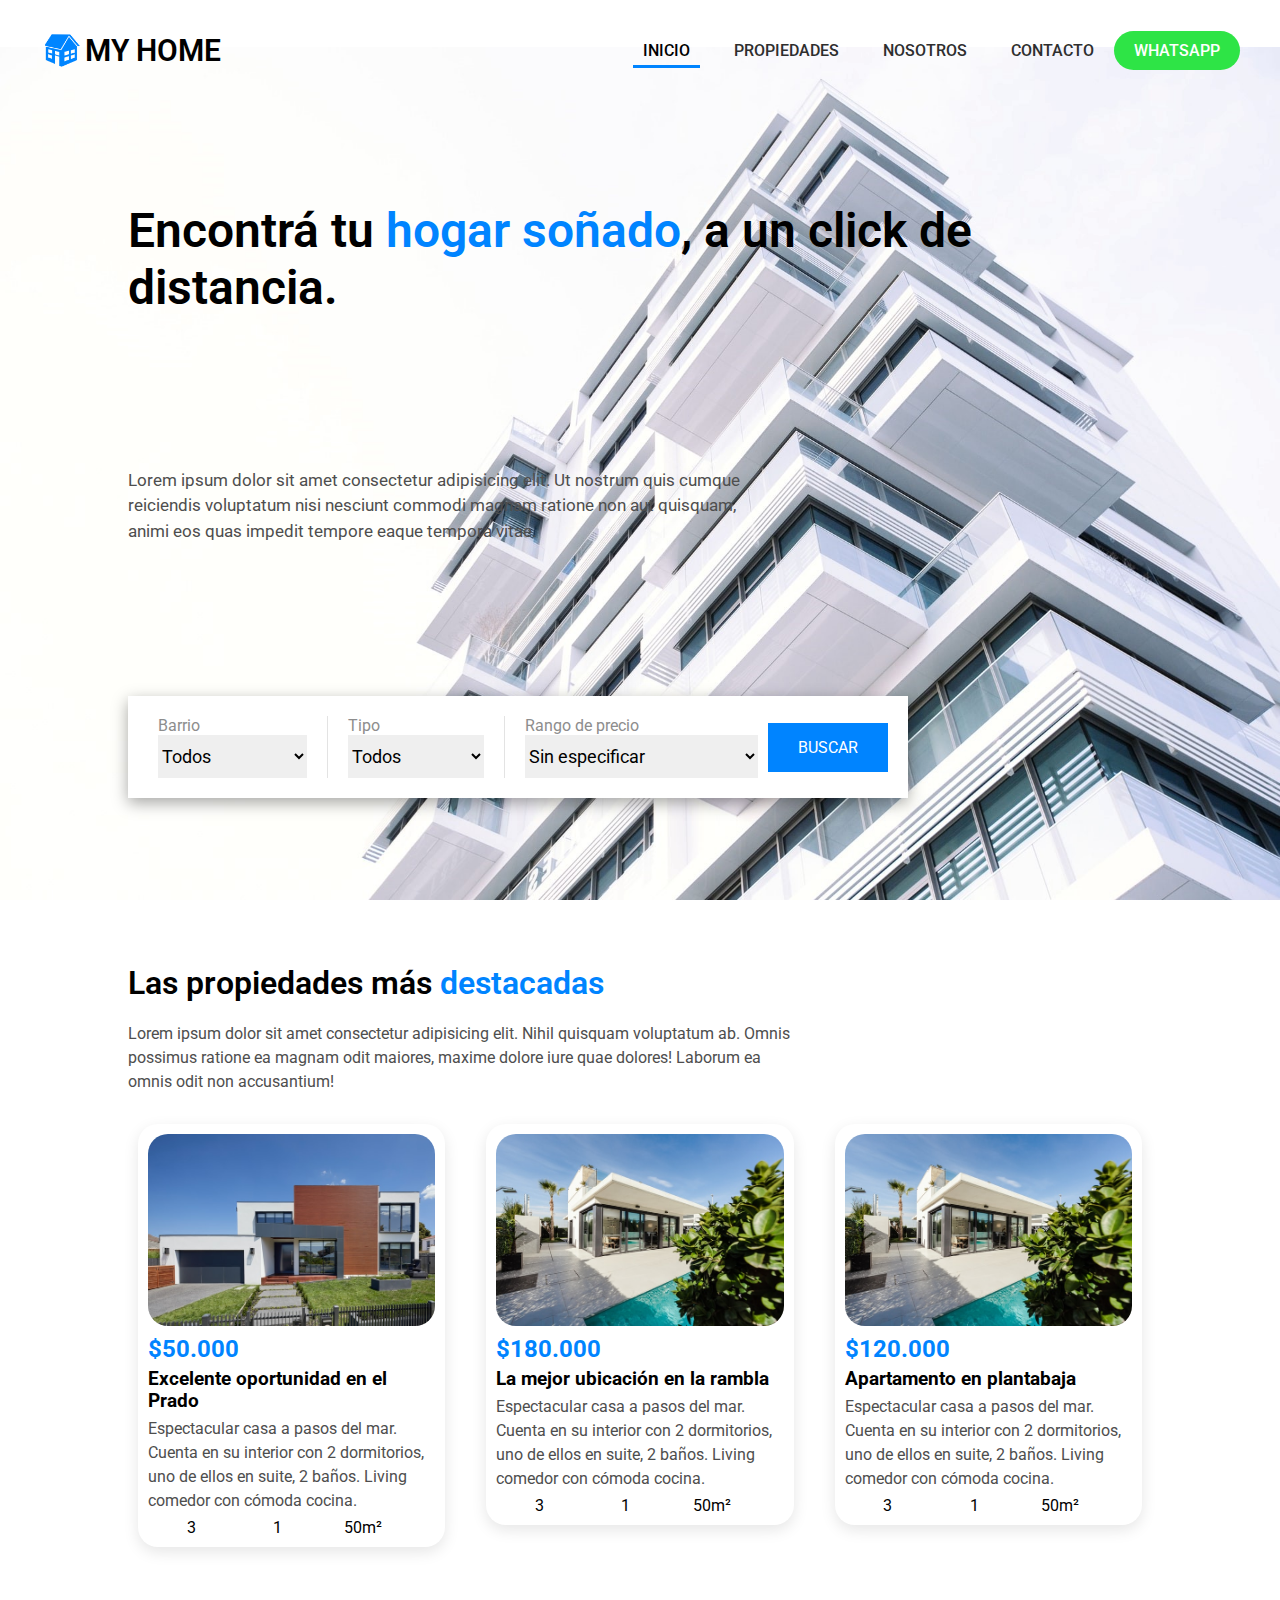
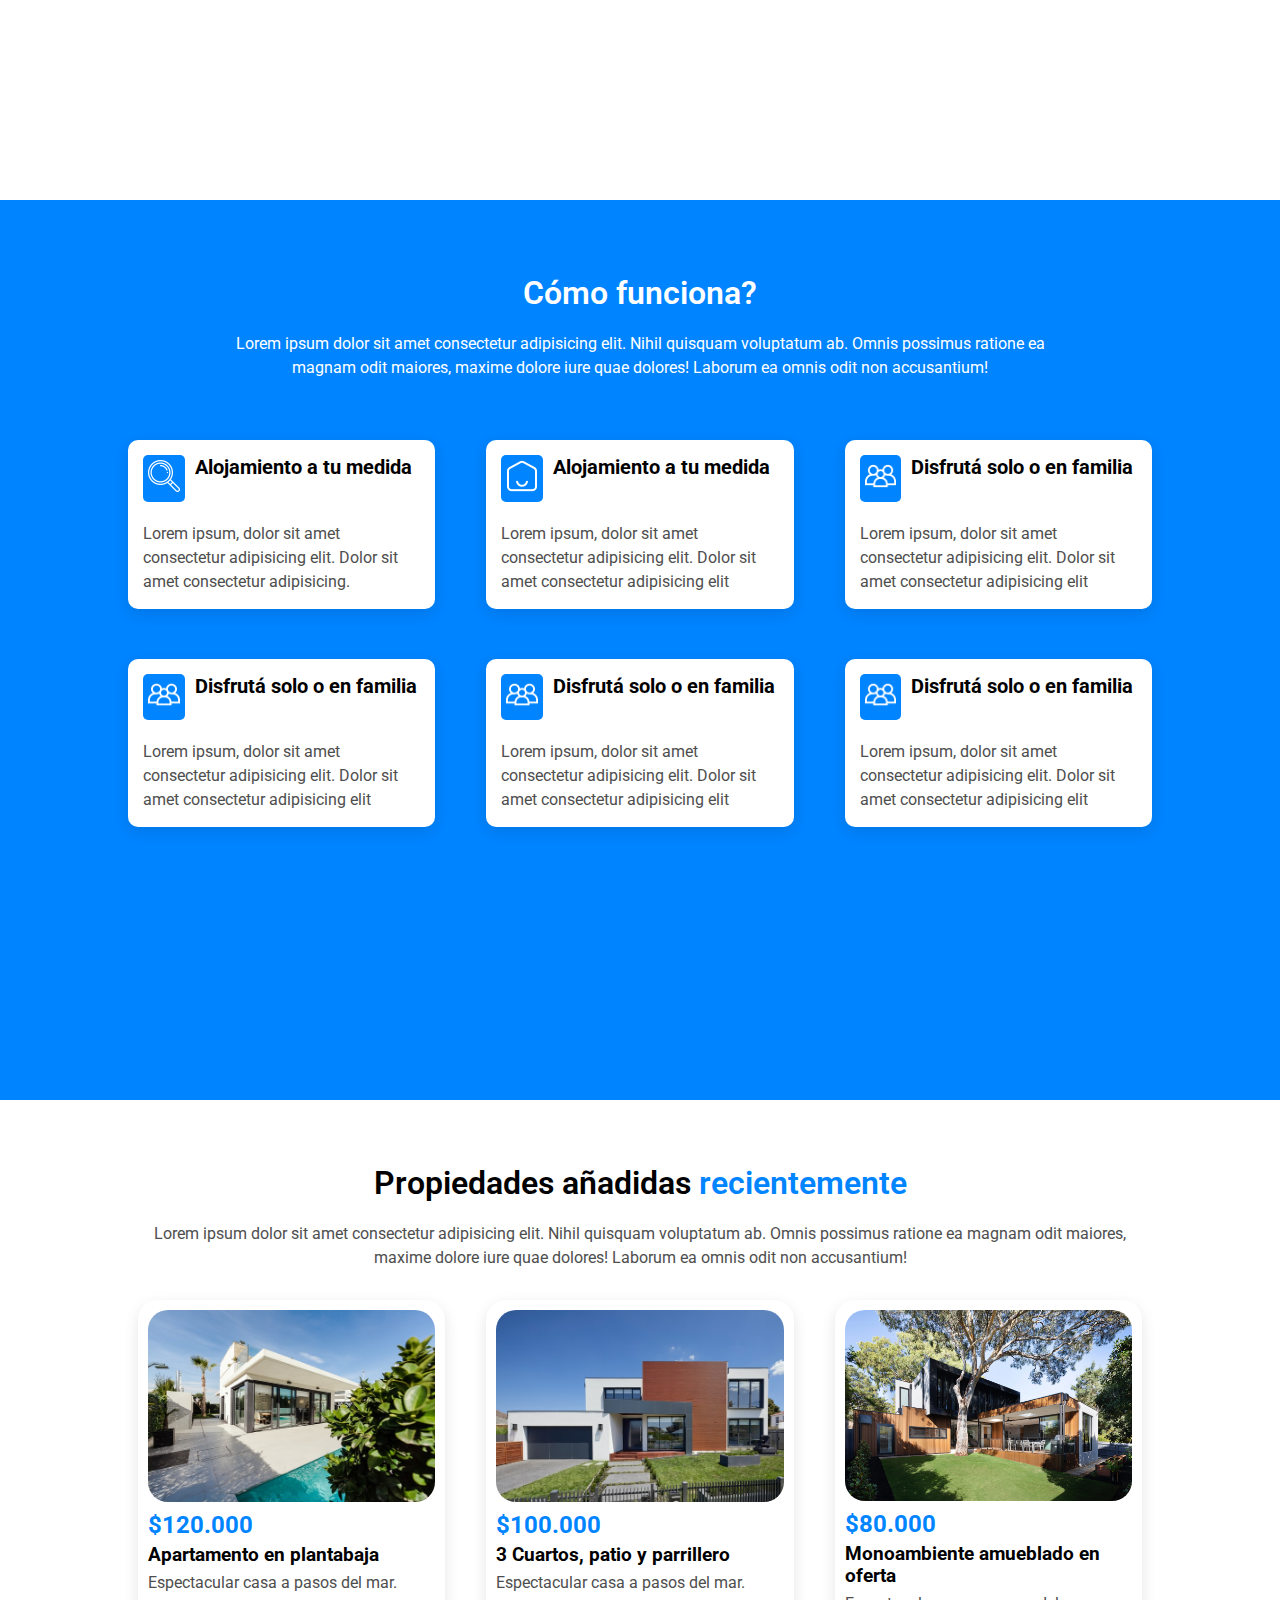
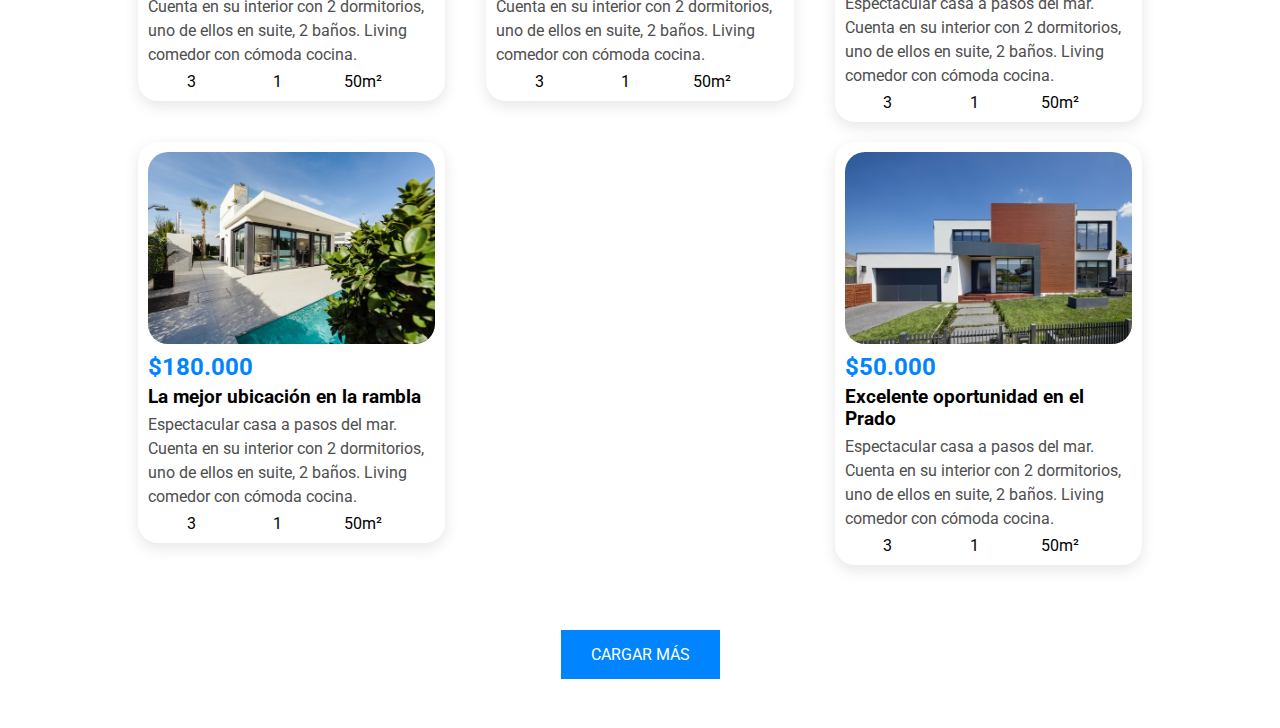
==== commit 998e6e3e: "icons added in properties cards" ====
--- a/index.html
+++ b/index.html
@@ -11,6 +11,7 @@
       href="https://fonts.googleapis.com/css2?family=Roboto:wght@300;400;500;700&display=swap"
       rel="stylesheet"
     />
+    <link rel="stylesheet" href="https://pro.fontawesome.com/releases/v5.10.0/css/all.css" integrity="sha384-AYmEC3Yw5cVb3ZcuHtOA93w35dYTsvhLPVnYs9eStHfGJvOvKxVfELGroGkvsg+p" crossorigin="anonymous"/>
     <title>MyHome - Inicio</title>
   </head>
   <body>
--- a/css/style.css
+++ b/css/style.css
@@ -114,7 +114,6 @@
 
 header .whatsapp-btn{
     background-color: rgb(46, 228, 70);
-    color: white;
     border-radius: 50px;
     padding: 10px 20px;
     text-decoration: none;
@@ -326,6 +325,17 @@
     margin-top: 5px;
 }
 
+section .prop-card .card-footer .house-features{
+    display: flex;
+    flex-direction: row;
+    width: 100%;
+}
+
+section .prop-card .card-footer .house-features .feature{
+    width: 30%;
+    text-align: center;
+}
+
 section .prop-card h4{
     font-size: 1.5em;
 }
@@ -412,6 +422,165 @@
 
 .no-results div a{
     cursor: pointer;
+}
+
+.underline-primary{
+    width: 10%;
+    height: 5px;
+    background-color: #0084ff;
+}
+
+section.about-us, section.contact-section{
+    text-align: center;
+    display: flex;
+    flex-direction: column;
+    align-content: center;
+}
+
+section.about-us > .underline-primary, section.contact-section .underline-primary{
+    margin: 15px auto;
+}
+
+section.about-us .team-about{
+    display: flex;
+    justify-content: space-between;
+    flex-direction: row;
+    flex-wrap: wrap;
+    width: 100%;
+}
+
+section.about-us .team-about .worker-card{
+    width: 24%;
+    margin: 15px 0%;
+    background-color: #0084ff;
+    color: white;
+    cursor: pointer;
+}
+
+section.about-us .team-about .worker-card img{
+    width: 100%;
+}
+
+section.about-us .team-about .worker-card p{
+    margin-top: 2px;
+    margin-bottom: 5px;
+    color: white;
+}
+
+section.contact-section form{
+    display: flex;
+    flex-direction: column;
+    width: 50%;
+    margin: 0px auto;
+    font-size: 18px;
+    text-align: left;
+}
+
+section.contact-section form input, section.contact-section form textarea{
+    padding: 10px 10px 10px 0px;
+    border: 0;
+    border-bottom: 3px solid #0084ff;
+    font-size: 18px;
+    background-color: transparent;
+}
+
+section.contact-section form input:focus-visible, section.contact-section form textarea:focus-visible {
+    outline: -webkit-focus-ring-color auto 0px;
+}
+
+section.contact-section form label{
+    margin-top: 20px;
+    position: relative;
+    bottom: -30px;
+    z-index: -1;
+    -webkit-transition: all 0.5s ease;
+    transition: all 0.5s ease;
+}
+
+section.contact-section form label.active{
+    position: relative;
+    bottom: 0;
+    z-index: -1;
+    color: #8d8d8d;
+    -webkit-transition: all 0.5s ease;
+    transition: all 0.5s ease;
+}
+
+section.contact-section form label.filled{
+    position: relative;
+    bottom: 0;
+    z-index: -1;
+    color: #8d8d8d;
+    -webkit-transition: all 0.5s ease;
+    transition: all 0.5s ease;
+}
+
+section.contact-section form div{
+    padding-top: 50px;
+}
+
+section.property-view-section{
+    padding: 10px 10%
+}
+
+div.property-main{
+   width: 100%;
+   display: flex;
+   flex-direction: row;
+}
+
+div.property-main .property-gallery{
+    width: 55%;
+}
+
+div.property-main .property-data{
+    width: 45%;
+    padding: 0 20px;
+}
+
+div.property-main .property-gallery > img{
+    width: 100%;
+}
+
+div.property-main .property-gallery .image-selector-group{
+    width: 100%;
+    display: flex;
+    flex-direction: row;
+    flex-wrap: nowrap;
+    justify-content: space-between;
+}
+
+div.property-main .property-gallery .image-selector-group a{
+    width: 19%;
+}
+
+div.property-main .property-gallery .image-selector-group a img{
+    width: 100%;
+}
+
+div.property-main .property-data .extra-data h3{
+    width: 100%;
+    margin-top: 20px;
+    margin-bottom: 10px;
+}
+
+div.property-main .property-data .extra-data{
+    display: flex;
+    flex-direction: row;
+    flex-wrap: wrap;
+    justify-content: space-between;
+}
+
+div.property-main .property-data .extra-data .extra-data-group{
+    width: 30%;
+    display: flex;
+    justify-content: start;
+    margin: 10px 0;
+}
+
+div.property-main .property-data .extra-data .extra-data-group .extra-data-label{
+    margin-right: 10px;
+    font-weight: 600;
 }
 
 @media (max-width: 1024px) {
@@ -520,6 +689,10 @@
     section.properties-section .prop-card{
         width: 45%;
     }
+
+    section.about-us .team-about .worker-card{
+        width: 48%;
+    }
 }
 
 
@@ -566,6 +739,10 @@
     section.how-it-works-section .icon-showcase .card-header .card-title{
         width: 75%;
     }
+
+    section.contact-section form {
+        width: 80%;
+    }
 }
 
 @media (max-width: 650px) {
